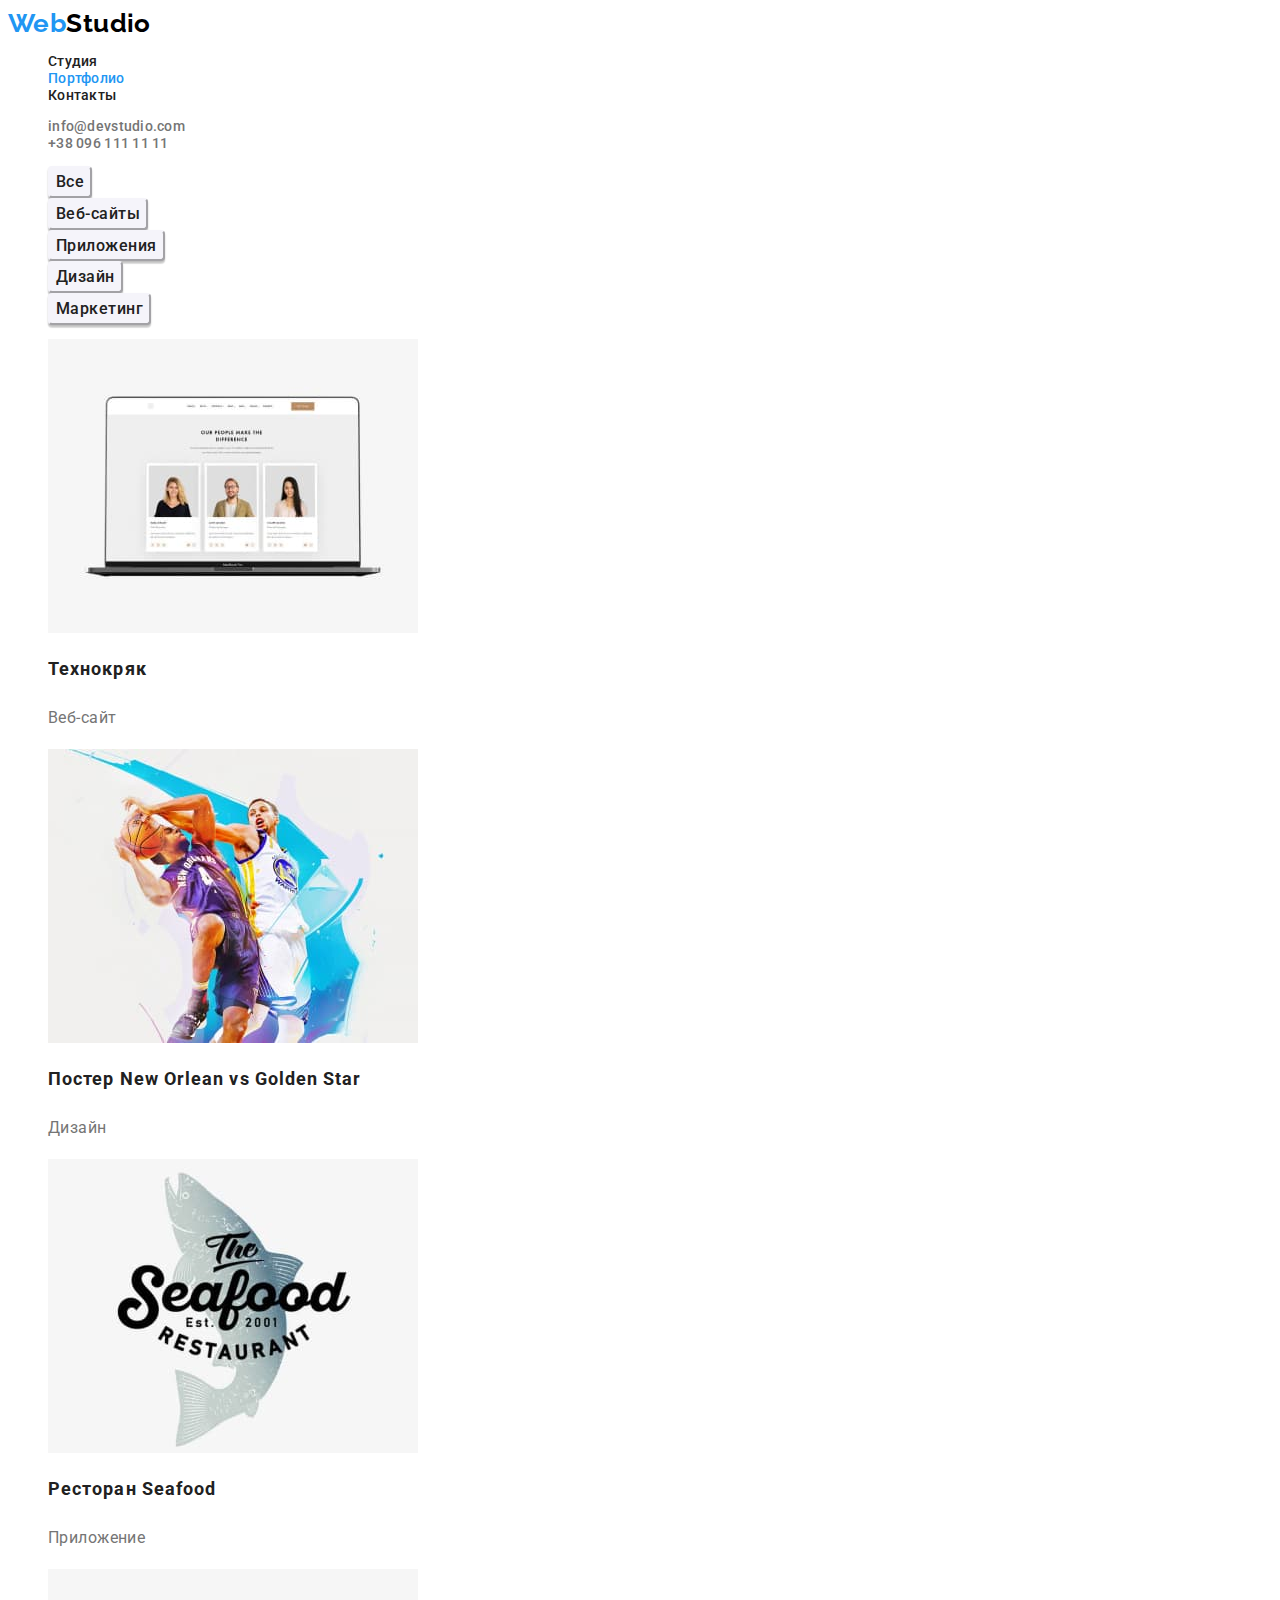
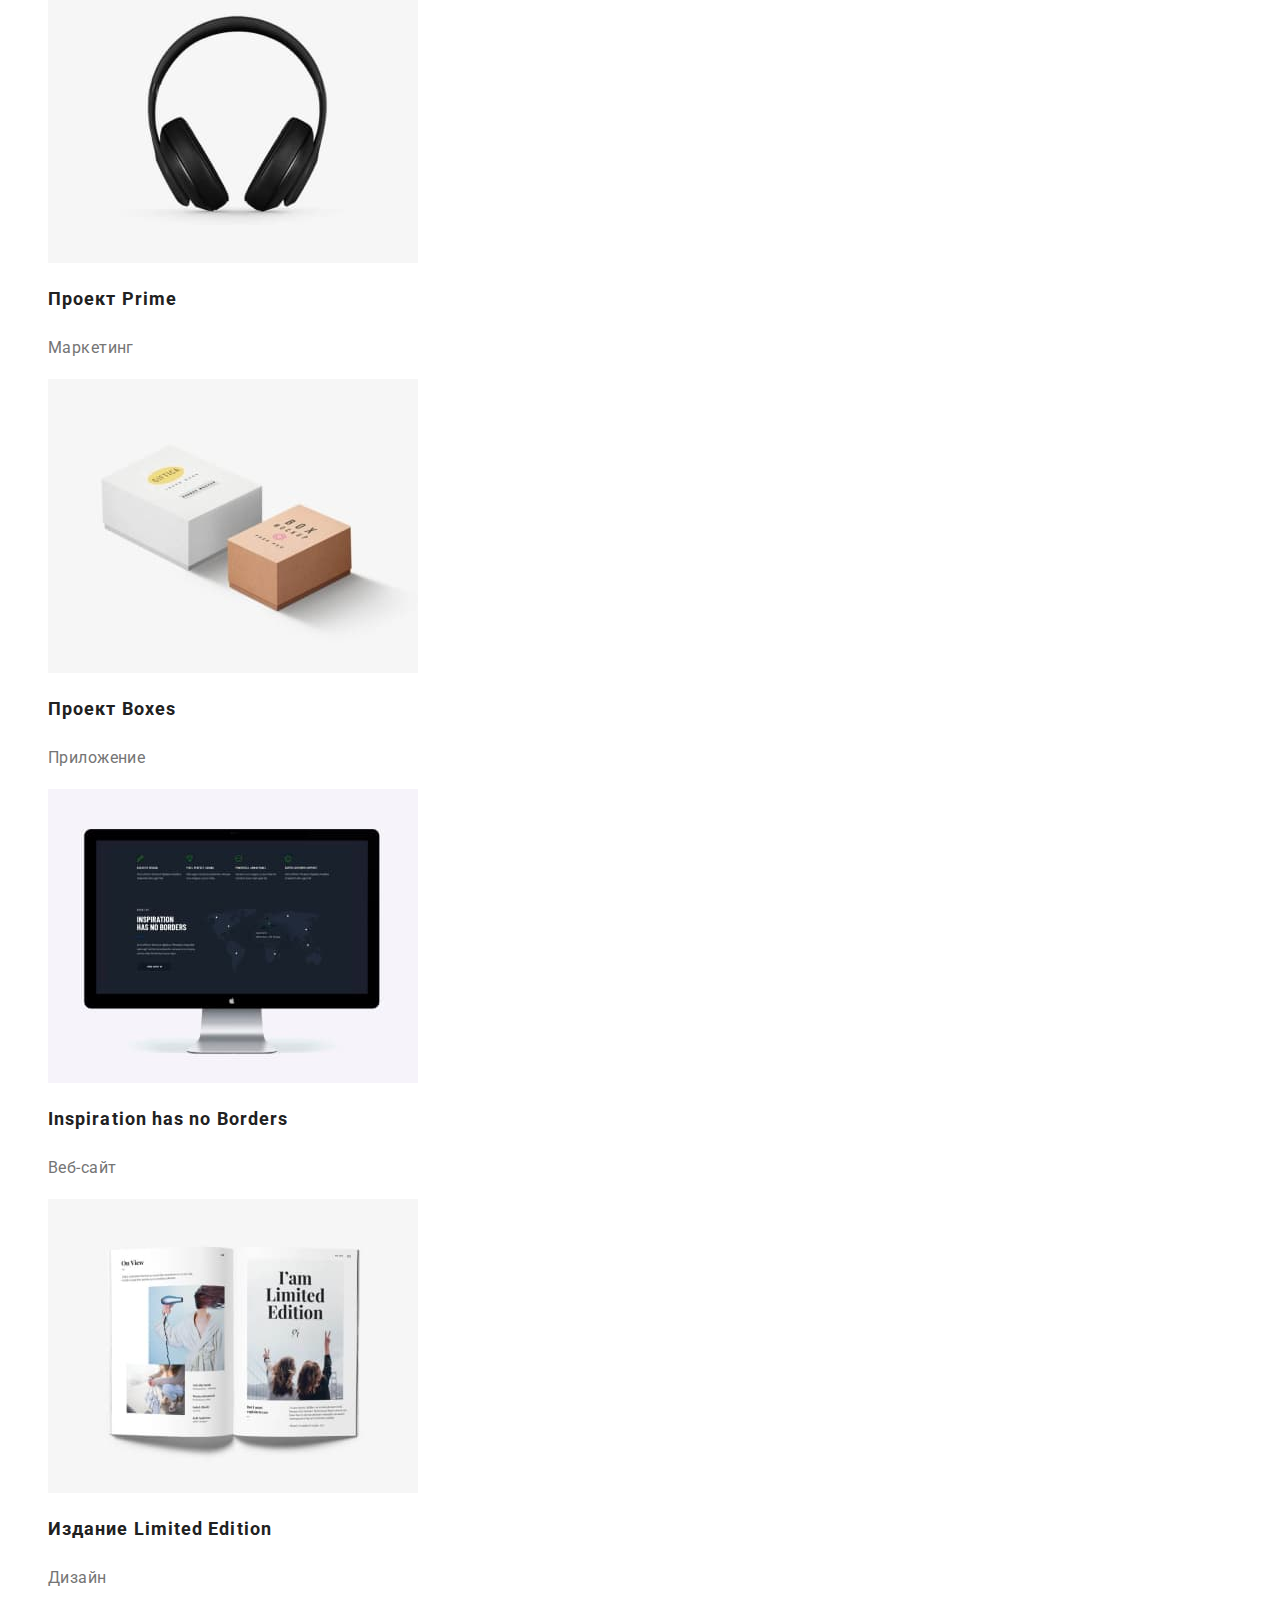
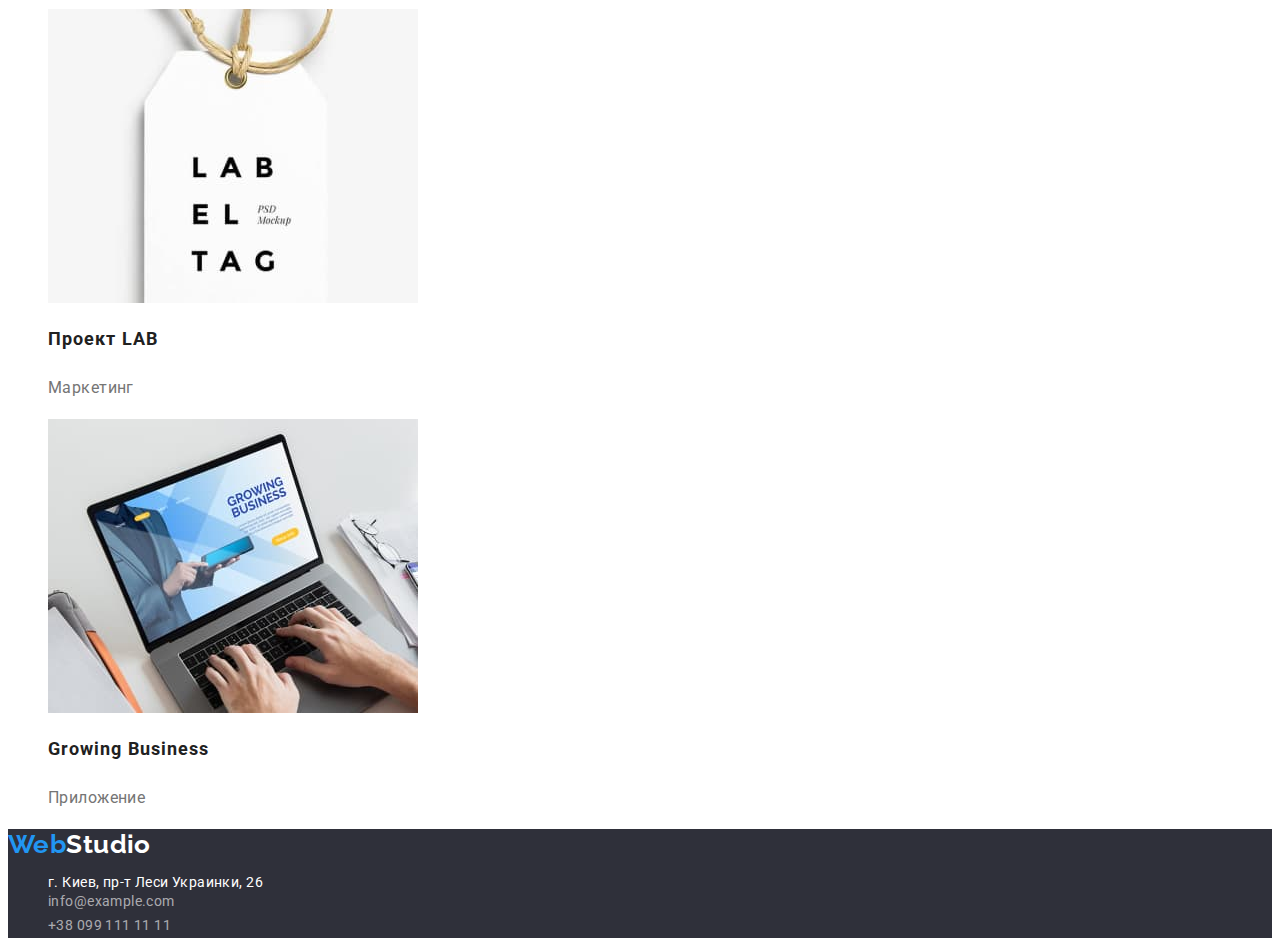
==== portfolio.html @ cbdc865b "Initial commit" ====
<!DOCTYPE html>
<html lang="ru">
  <head>
    <meta charset="UTF-8" />
    <meta http-equiv="X-UA-Compatible" content="IE=edge" />
    <meta name="viewport" content="width=device-width, initial-scale=1.0" />
    <link rel="preconnect" href="https://fonts.googleapis.com" />
    <link rel="preconnect" href="https://fonts.gstatic.com" crossorigin />
    <link
      href="https://fonts.googleapis.com/css2?family=Raleway:wght@700&family=Roboto:wght@400;500;700;900&display=swap"
      rel="stylesheet"
    />
    <title>WebStudio</title>
    <link rel="stylesheet" href="./styles/styles.css" />
  </head>
  <body>
    <!-- Header -->
    <header>
      <!-- Navigation -->
      <nav>
        <a class="logo" href="./index.html">
          <span class="logo-color">Web</span>Studio</a
        >
        <ul>
          <li><a class="nav-link" href="./index.html">Студия</a></li>
          <li>
            <a class="nav-link current" href="./portfolio.html">Портфолио</a>
          </li>
          <li><a class="nav-link" href="#Contacts">Контакты</a></li>
        </ul>
      </nav>
      <!--Contacts-->
      <ul>
        <li>
          <a class="contact-header" href="mailto:info@devstudio.com"
            >info@devstudio.com</a
          >
        </li>
        <li>
          <a class="contact-header" href="tel:+380961111111"
            >+38 096 111 11 11</a
          >
        </li>
      </ul>
    </header>
    <!-- Main -->
    <main>
      <!-- Works -->
      <section>
        <h1 hidden>Works</h1>
        <!-- Works menu-->
        <ul>
          <li><button type="button" class="works-btn">Все</button></li>
          <li><button type="button" class="works-btn">Веб-сайты</button></li>
          <li><button type="button" class="works-btn">Приложения</button></li>
          <li><button type="button" class="works-btn">Дизайн</button></li>
          <li><button type="button" class="works-btn">Маркетинг</button></li>
        </ul>
        <!-- Work examples-->
        <ul>
          <li>
            <img
              src="./images/works/works1.jpg"
              alt="Пример работы"
              width="370"
              height="294"
            />
            <h2 class="works-title">Технокряк</h2>
            <p class="works-type">Веб-сайт</p>
          </li>
          <li>
            <img
              src="./images/works/works2.jpg"
              alt="Пример работы"
              width="370"
              height="294"
            />
            <h2 class="works-title">
              Постер <span lang="en">New Orlean vs Golden Star</span>
            </h2>
            <p class="works-type">Дизайн</p>
          </li>
          <li>
            <img
              src="./images/works/works3.jpg"
              alt="Пример работы"
              width="370"
              height="294"
            />
            <h2 class="works-title">Ресторан <span lang="en">Seafood</span></h2>
            <p class="works-type">Приложение</p>
          </li>
          <li>
            <img
              src="./images/works/works4.jpg"
              alt="Пример работы"
              width="370"
              height="294"
            />
            <h2 class="works-title">Проект <span lang="en">Prime</span></h2>
            <p class="works-type">Маркетинг</p>
          </li>
          <li>
            <img
              src="./images/works/works5.jpg"
              alt="Пример работы"
              width="370"
              height="294"
            />
            <h2 class="works-title">Проект <span lang="en">Boxes</span></h2>
            <p class="works-type">Приложение</p>
          </li>
          <li>
            <img
              src="./images/works/works6.jpg"
              alt="Пример работы"
              width="370"
              height="294"
            />
            <h2 class="works-title" lang="en">Inspiration has no Borders</h2>
            <p class="works-type">Веб-сайт</p>
          </li>
          <li>
            <img
              src="./images/works/works7.jpg"
              alt="Пример работы"
              width="370"
              height="294"
            />
            <h2 class="works-title">
              Издание <span lang="en">Limited Edition</span>
            </h2>
            <p class="works-type">Дизайн</p>
          </li>
          <li>
            <img
              src="./images/works/works8.jpg"
              alt="Пример работы"
              width="370"
              height="294"
            />
            <h2 class="works-title">Проект LAB</h2>
            <p class="works-type">Маркетинг</p>
          </li>
          <li>
            <img
              src="./images/works/works9.jpg"
              alt="Пример работы"
              width="370"
              height="294"
            />
            <h2 class="works-title" lang="en">Growing Business</h2>
            <p class="works-type">Приложение</p>
          </li>
        </ul>
      </section>
    </main>
    <!-- Footer -->
    <footer>
      <a class="logo" href="./index.html">
        <span class="logo-color">Web</span
        ><span class="logo-color-footer">Studio</span></a
      >
      <address id="Contacts">
        <ul>
          <li>
            <a
              class="address-footer"
              href="https://goo.gl/maps/XzDrCH9YL9LTSnce7"
              target="_blank"
              rel="noopener noreferrer"
              >г. Киев, пр-т Леси Украинки, 26</a
            >
          </li>
          <li>
            <a class="contact-footer" href="mailto:info@example.com"
              >info@example.com</a
            >
          </li>
          <li>
            <a class="contact-footer" href="tel:+380991111111"
              >+38 099 111 11 11</a
            >
          </li>
        </ul>
      </address>
    </footer>
  </body>
</html>
---- styles/styles.css ----
:root {
  /* fonts */
  --logo-font: "Raleway";
  --main-font: "Roboto";

  /* colors */
  --main-theme: #ffffff;
  --secondary-theme: #f5f4fa;
  --accent-theme: #2f303a;

  --main-txt-color: #757575;
  --secondary-txt-color: #212121;
  --tertiary-txt-color: #ffffff;
  --accent-color: #2196f3;
}

li {
  list-style: none;
}
a {
  text-decoration: none;
}

/* .link,
.logo,
.nav-link,
.contact-header,
.address-footer,
.contack-footer {
  text-decoration: none;
} */
/* Body */
body {
  font-family: var(--main-font), sans-serif;
  color: var(--main-txt-color);
  background-color: var(--main-theme);
  font-size: 14px;
  letter-spacing: 0.03em;
}
/* Header */
.logo {
  font-family: var(--logo-font);
  font-weight: 700;
  font-size: 26px;
  line-height: 31px;
  letter-spacing: 1.19;
  color: #000000;
}

.logo-color {
  color: var(--accent-color);
}

/* Navigation */
.nav-link {
  font-weight: 500;
  line-height: 1.14;
  letter-spacing: 0.02em;
  color: var(--secondary-txt-color);
}

.nav-link:hover,
.nav-link:focus {
  color: var(--accent-color);
}

.current {
  color: var(--accent-color);
}

/* Contacts */
.contact-header {
  font-weight: 500;
  line-height: 1.14;
  letter-spacing: 0.02em;
  color: var(--main-txt-color);
}

.contact-header:hover,
.contact-header:focus {
  color: var(--accent-color);
}

/* Hero */
.hero-section {
  background-color: var(--accent-theme);
}

.hero-title {
  font-weight: 900;
  font-size: 44px;
  line-height: 1.36;
  text-align: center;
  letter-spacing: 0.06em;
  text-transform: uppercase;
  color: var(--tertiary-txt-color);
}

.main-btn {
  font-family: "Roboto";
  font-weight: 700;
  font-size: 16px;
  line-height: 1.88;
  display: flex;
  align-items: center;
  text-align: center;
  letter-spacing: 0.06em;
  color: var(--tertiary-txt-color);
  background-color: var(--accent-color);
  box-shadow: 0px 4px 4px rgba(0, 0, 0, 0.15);
  border-radius: 4px;
  border-color: var(--accent-color);
  cursor: pointer;
}

.main-btn:hover,
.main-btn:focus {
  font-family: "Roboto";
  font-weight: 700;
  font-size: 16px;
  line-height: 1.88;
  display: flex;
  align-items: center;
  text-align: center;
  letter-spacing: 0.06em;
  color: var(--tertiary-txt-color);
  background: #188ce8;
  box-shadow: 0px 4px 4px rgba(0, 0, 0, 0.15);
  border-radius: 4px;
}
/* Section */
.section-title {
  font-weight: 700;
  font-size: 36px;
  line-height: 1.82;
  color: var(--secondary-txt-color);
  letter-spacing: 0.03em;
}

.benefits-subtitle {
  font-size: 14px;
  font-weight: 700;
  line-height: 1.14;
  text-transform: uppercase;
  color: var(--secondary-txt-color);
}

.section-team {
  background-color: var(--secondary-theme);
}

.team-subtitle {
  font-weight: 500;
  font-size: 16px;
  line-height: 1.19px;
  text-align: center;
  color: var(--secondary-txt-color);
}
.job-title {
  font-size: 16px;
  line-height: 1.19;
  text-align: center;
}

/* Footer */
footer {
  background-color: var(--accent-theme);
}
.logo-color-footer {
  color: var(--tertiary-txt-color);
}
.contact-footer {
  font-style: normal;
  line-height: 1.71;
  color: rgba(255, 255, 255, 0.6);
}

.address-footer {
  font-style: normal;
  line-height: 1.71px;
  color: var(--tertiary-txt-color);
}

/* Portfolio */

.works-btn {
  font-family: "Roboto";
  font-style: normal;
  font-weight: 500;
  font-size: 16px;
  line-height: 1.62;
  text-align: center;
  letter-spacing: 0.03em;
  color: var(--secondary-txt-color);
  background: var(--secondary-theme);
  box-shadow: 0px 3px 1px rgba(0, 0, 0, 0.1), 0px 1px 2px rgba(0, 0, 0, 0.08),
    0px 2px 2px rgba(0, 0, 0, 0.12);
  border-radius: 4px;
  border-color: var(--secondary-theme);
  cursor: pointer;
}

.works-btn:hover,
.works-btn:focus {
  font-family: "Roboto";
  font-style: normal;
  font-weight: 500;
  font-size: 16px;
  line-height: 1.62;
  text-align: center;
  letter-spacing: 0.03em;
  color: var(--tertiary-txt-color);
  background: var(--accent-color);
  box-shadow: 0px 3px 1px rgba(0, 0, 0, 0.1), 0px 1px 2px rgba(0, 0, 0, 0.08),
    0px 2px 2px rgba(0, 0, 0, 0.12);
  border-radius: 4px;
  cursor: pointer;
}

.works-title {
  font-weight: 700;
  font-size: 18px;
  line-height: 2;
  letter-spacing: 0.06em;
  color: var(--secondary-txt-color);
}

.works-type {
  font-size: 16px;
  line-height: 1.88;
}
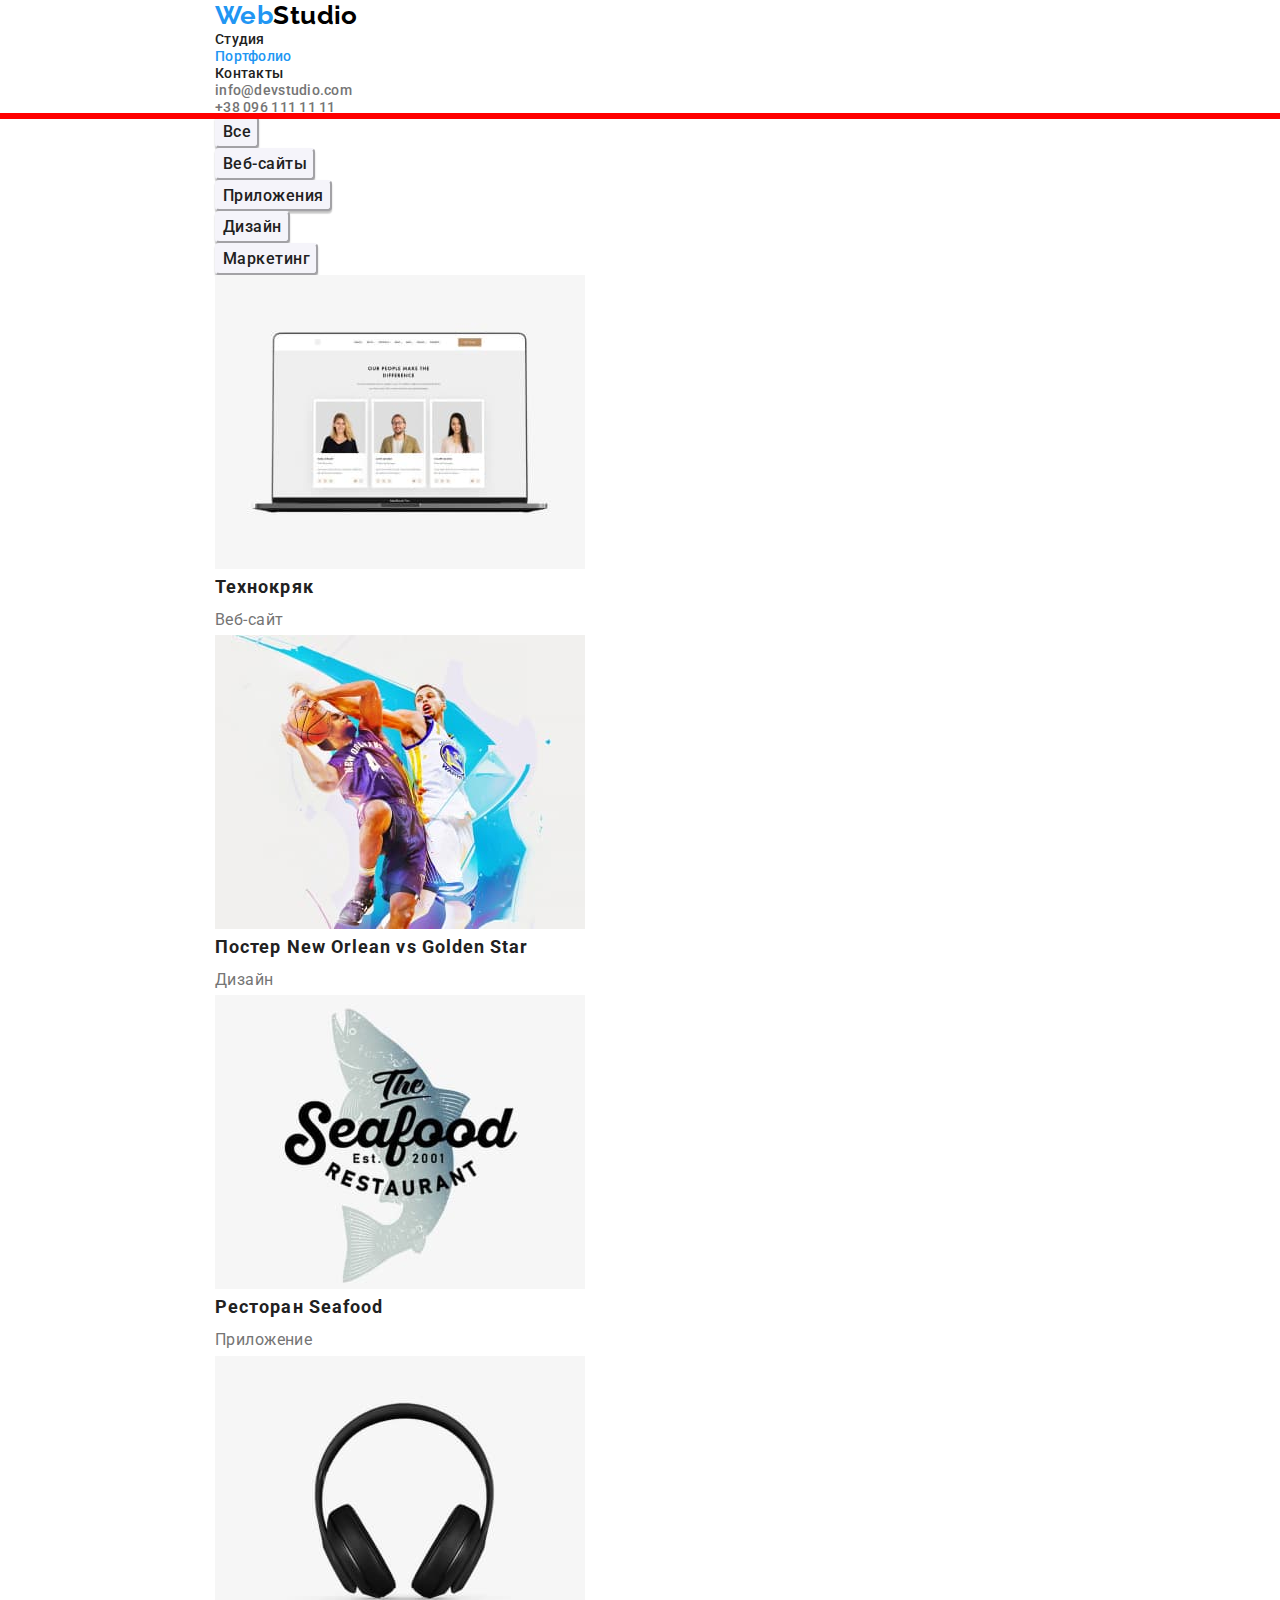
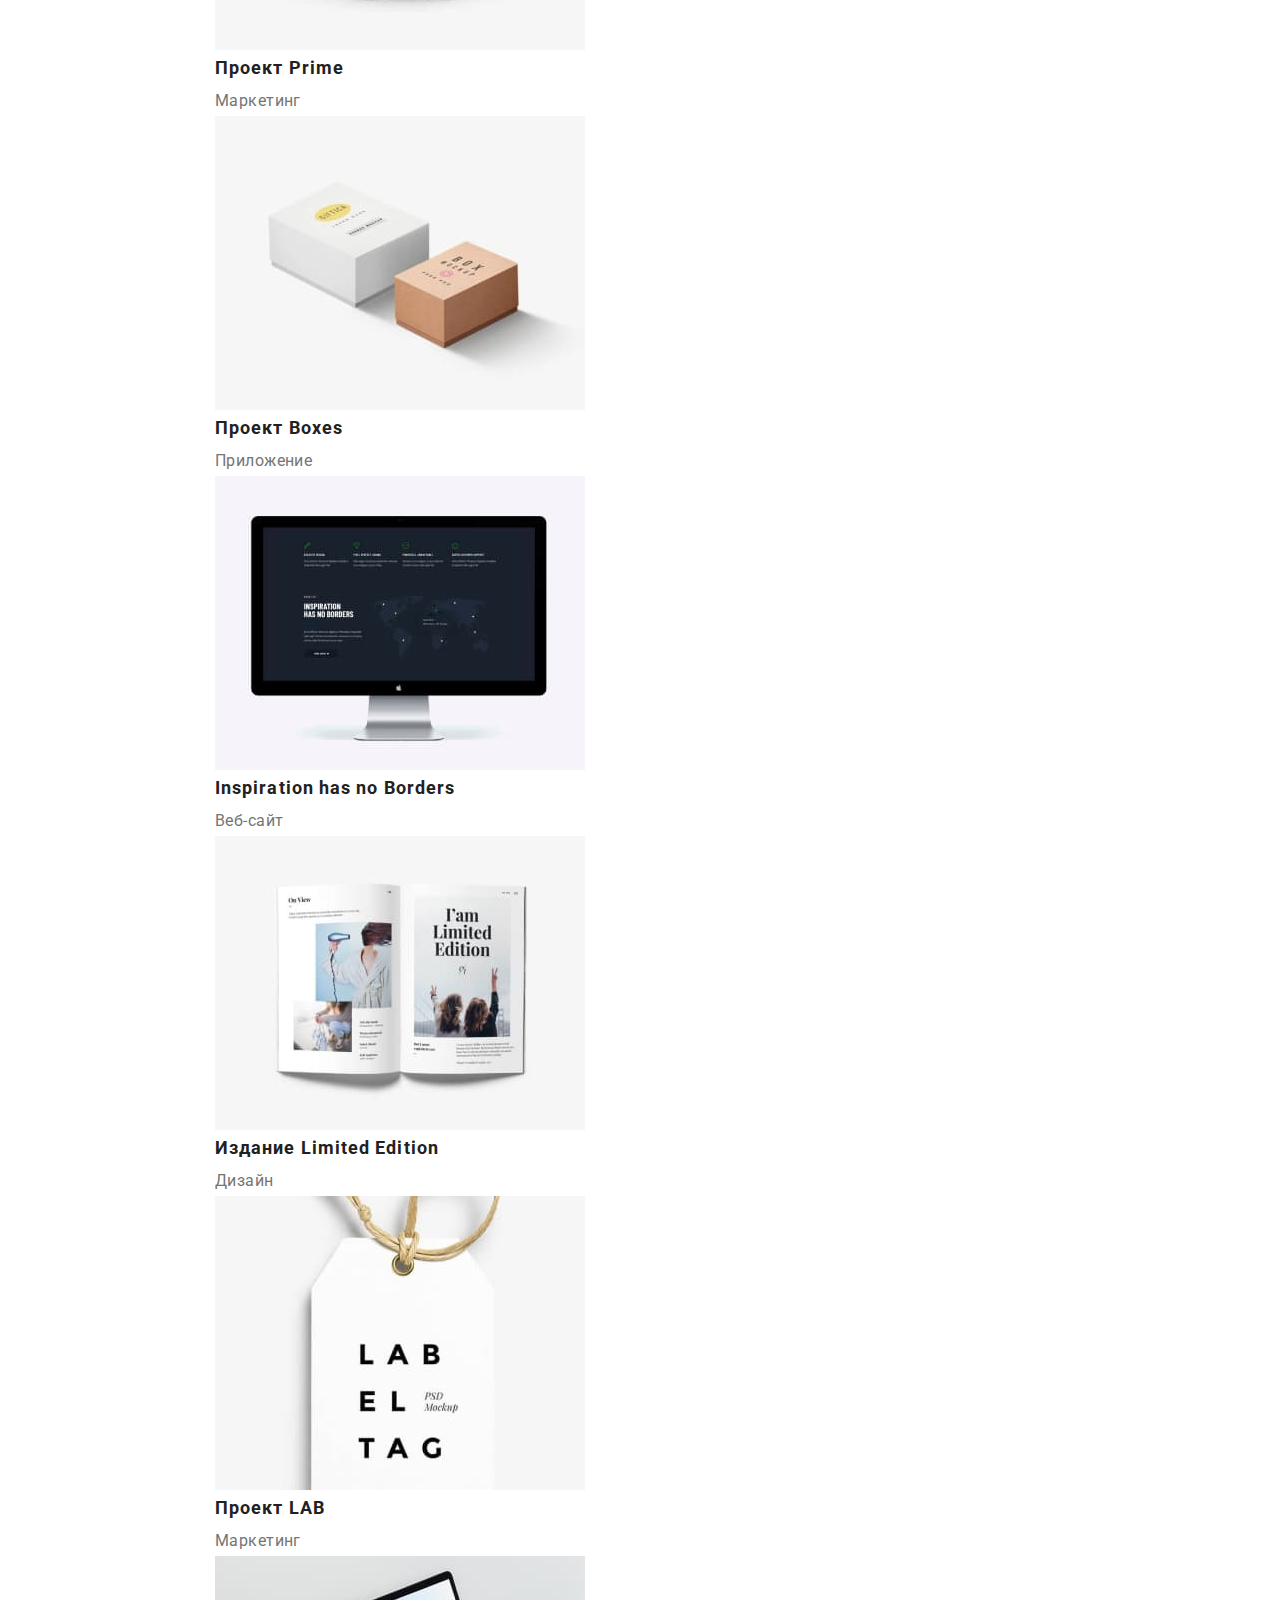
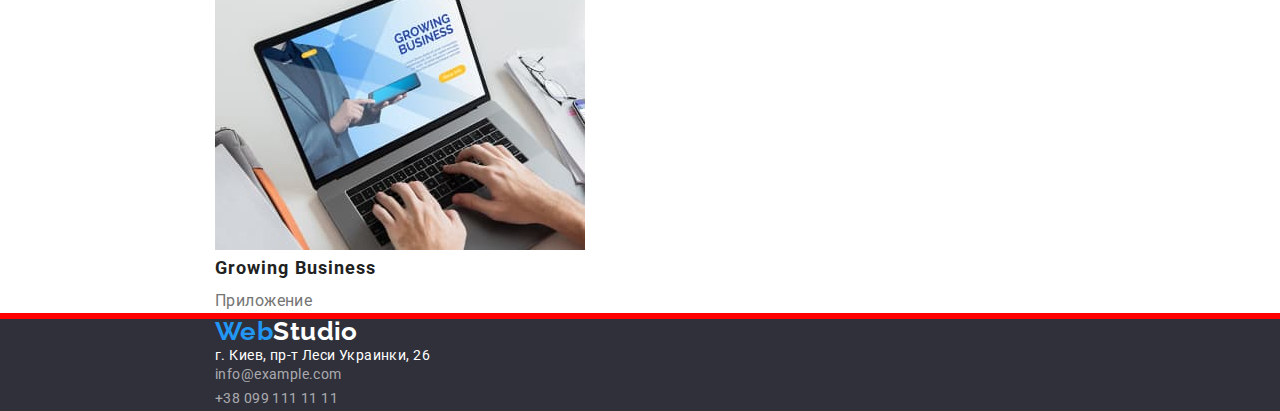
==== commit 1e65b00b: "added flex to head" ====
--- a/portfolio.html
+++ b/portfolio.html
@@ -11,179 +11,192 @@
       rel="stylesheet"
     />
     <title>WebStudio</title>
+    <!-- Normalize styles -->
+    <link
+      rel="stylesheet"
+      href="https://cdnjs.cloudflare.com/ajax/libs/modern-normalize/1.1.0/modern-normalize.min.css"
+    />
     <link rel="stylesheet" href="./styles/styles.css" />
   </head>
   <body>
     <!-- Header -->
     <header>
-      <!-- Navigation -->
-      <nav>
-        <a class="logo" href="./index.html">
-          <span class="logo-color">Web</span>Studio</a
-        >
+      <div class="container">
+        <!-- Navigation -->
+        <nav>
+          <a class="logo" href="./index.html">
+            <span class="logo-color">Web</span>Studio</a
+          >
+          <ul>
+            <li><a class="nav-link" href="./index.html">Студия</a></li>
+            <li>
+              <a class="nav-link current" href="./portfolio.html">Портфолио</a>
+            </li>
+            <li><a class="nav-link" href="#Contacts">Контакты</a></li>
+          </ul>
+        </nav>
+        <!--Contacts-->
         <ul>
-          <li><a class="nav-link" href="./index.html">Студия</a></li>
           <li>
-            <a class="nav-link current" href="./portfolio.html">Портфолио</a>
+            <a class="contact-header" href="mailto:info@devstudio.com"
+              >info@devstudio.com</a
+            >
           </li>
-          <li><a class="nav-link" href="#Contacts">Контакты</a></li>
+          <li>
+            <a class="contact-header" href="tel:+380961111111"
+              >+38 096 111 11 11</a
+            >
+          </li>
         </ul>
-      </nav>
-      <!--Contacts-->
-      <ul>
-        <li>
-          <a class="contact-header" href="mailto:info@devstudio.com"
-            >info@devstudio.com</a
-          >
-        </li>
-        <li>
-          <a class="contact-header" href="tel:+380961111111"
-            >+38 096 111 11 11</a
-          >
-        </li>
-      </ul>
+      </div>
     </header>
     <!-- Main -->
     <main>
       <!-- Works -->
       <section>
-        <h1 hidden>Works</h1>
-        <!-- Works menu-->
-        <ul>
-          <li><button type="button" class="works-btn">Все</button></li>
-          <li><button type="button" class="works-btn">Веб-сайты</button></li>
-          <li><button type="button" class="works-btn">Приложения</button></li>
-          <li><button type="button" class="works-btn">Дизайн</button></li>
-          <li><button type="button" class="works-btn">Маркетинг</button></li>
-        </ul>
-        <!-- Work examples-->
-        <ul>
-          <li>
-            <img
-              src="./images/works/works1.jpg"
-              alt="Пример работы"
-              width="370"
-              height="294"
-            />
-            <h2 class="works-title">Технокряк</h2>
-            <p class="works-type">Веб-сайт</p>
-          </li>
-          <li>
-            <img
-              src="./images/works/works2.jpg"
-              alt="Пример работы"
-              width="370"
-              height="294"
-            />
-            <h2 class="works-title">
-              Постер <span lang="en">New Orlean vs Golden Star</span>
-            </h2>
-            <p class="works-type">Дизайн</p>
-          </li>
-          <li>
-            <img
-              src="./images/works/works3.jpg"
-              alt="Пример работы"
-              width="370"
-              height="294"
-            />
-            <h2 class="works-title">Ресторан <span lang="en">Seafood</span></h2>
-            <p class="works-type">Приложение</p>
-          </li>
-          <li>
-            <img
-              src="./images/works/works4.jpg"
-              alt="Пример работы"
-              width="370"
-              height="294"
-            />
-            <h2 class="works-title">Проект <span lang="en">Prime</span></h2>
-            <p class="works-type">Маркетинг</p>
-          </li>
-          <li>
-            <img
-              src="./images/works/works5.jpg"
-              alt="Пример работы"
-              width="370"
-              height="294"
-            />
-            <h2 class="works-title">Проект <span lang="en">Boxes</span></h2>
-            <p class="works-type">Приложение</p>
-          </li>
-          <li>
-            <img
-              src="./images/works/works6.jpg"
-              alt="Пример работы"
-              width="370"
-              height="294"
-            />
-            <h2 class="works-title" lang="en">Inspiration has no Borders</h2>
-            <p class="works-type">Веб-сайт</p>
-          </li>
-          <li>
-            <img
-              src="./images/works/works7.jpg"
-              alt="Пример работы"
-              width="370"
-              height="294"
-            />
-            <h2 class="works-title">
-              Издание <span lang="en">Limited Edition</span>
-            </h2>
-            <p class="works-type">Дизайн</p>
-          </li>
-          <li>
-            <img
-              src="./images/works/works8.jpg"
-              alt="Пример работы"
-              width="370"
-              height="294"
-            />
-            <h2 class="works-title">Проект LAB</h2>
-            <p class="works-type">Маркетинг</p>
-          </li>
-          <li>
-            <img
-              src="./images/works/works9.jpg"
-              alt="Пример работы"
-              width="370"
-              height="294"
-            />
-            <h2 class="works-title" lang="en">Growing Business</h2>
-            <p class="works-type">Приложение</p>
-          </li>
-        </ul>
+        <div class="container">
+          <h1 hidden>Works</h1>
+          <!-- Works menu-->
+          <ul>
+            <li><button type="button" class="works-btn">Все</button></li>
+            <li><button type="button" class="works-btn">Веб-сайты</button></li>
+            <li><button type="button" class="works-btn">Приложения</button></li>
+            <li><button type="button" class="works-btn">Дизайн</button></li>
+            <li><button type="button" class="works-btn">Маркетинг</button></li>
+          </ul>
+          <!-- Work examples-->
+          <ul>
+            <li>
+              <img
+                src="./images/works/works1.jpg"
+                alt="Пример работы"
+                width="370"
+                height="294"
+              />
+              <h2 class="works-title">Технокряк</h2>
+              <p class="works-type">Веб-сайт</p>
+            </li>
+            <li>
+              <img
+                src="./images/works/works2.jpg"
+                alt="Пример работы"
+                width="370"
+                height="294"
+              />
+              <h2 class="works-title">
+                Постер <span lang="en">New Orlean vs Golden Star</span>
+              </h2>
+              <p class="works-type">Дизайн</p>
+            </li>
+            <li>
+              <img
+                src="./images/works/works3.jpg"
+                alt="Пример работы"
+                width="370"
+                height="294"
+              />
+              <h2 class="works-title">
+                Ресторан <span lang="en">Seafood</span>
+              </h2>
+              <p class="works-type">Приложение</p>
+            </li>
+            <li>
+              <img
+                src="./images/works/works4.jpg"
+                alt="Пример работы"
+                width="370"
+                height="294"
+              />
+              <h2 class="works-title">Проект <span lang="en">Prime</span></h2>
+              <p class="works-type">Маркетинг</p>
+            </li>
+            <li>
+              <img
+                src="./images/works/works5.jpg"
+                alt="Пример работы"
+                width="370"
+                height="294"
+              />
+              <h2 class="works-title">Проект <span lang="en">Boxes</span></h2>
+              <p class="works-type">Приложение</p>
+            </li>
+            <li>
+              <img
+                src="./images/works/works6.jpg"
+                alt="Пример работы"
+                width="370"
+                height="294"
+              />
+              <h2 class="works-title" lang="en">Inspiration has no Borders</h2>
+              <p class="works-type">Веб-сайт</p>
+            </li>
+            <li>
+              <img
+                src="./images/works/works7.jpg"
+                alt="Пример работы"
+                width="370"
+                height="294"
+              />
+              <h2 class="works-title">
+                Издание <span lang="en">Limited Edition</span>
+              </h2>
+              <p class="works-type">Дизайн</p>
+            </li>
+            <li>
+              <img
+                src="./images/works/works8.jpg"
+                alt="Пример работы"
+                width="370"
+                height="294"
+              />
+              <h2 class="works-title">Проект LAB</h2>
+              <p class="works-type">Маркетинг</p>
+            </li>
+            <li>
+              <img
+                src="./images/works/works9.jpg"
+                alt="Пример работы"
+                width="370"
+                height="294"
+              />
+              <h2 class="works-title" lang="en">Growing Business</h2>
+              <p class="works-type">Приложение</p>
+            </li>
+          </ul>
+        </div>
       </section>
     </main>
     <!-- Footer -->
     <footer>
-      <a class="logo" href="./index.html">
-        <span class="logo-color">Web</span
-        ><span class="logo-color-footer">Studio</span></a
-      >
-      <address id="Contacts">
-        <ul>
-          <li>
-            <a
-              class="address-footer"
-              href="https://goo.gl/maps/XzDrCH9YL9LTSnce7"
-              target="_blank"
-              rel="noopener noreferrer"
-              >г. Киев, пр-т Леси Украинки, 26</a
-            >
-          </li>
-          <li>
-            <a class="contact-footer" href="mailto:info@example.com"
-              >info@example.com</a
-            >
-          </li>
-          <li>
-            <a class="contact-footer" href="tel:+380991111111"
-              >+38 099 111 11 11</a
-            >
-          </li>
-        </ul>
-      </address>
+      <div class="container">
+        <a class="logo" href="./index.html">
+          <span class="logo-color">Web</span
+          ><span class="logo-color-footer">Studio</span></a
+        >
+        <address id="Contacts">
+          <ul>
+            <li>
+              <a
+                class="address-footer"
+                href="https://goo.gl/maps/XzDrCH9YL9LTSnce7"
+                target="_blank"
+                rel="noopener noreferrer"
+                >г. Киев, пр-т Леси Украинки, 26</a
+              >
+            </li>
+            <li>
+              <a class="contact-footer" href="mailto:info@example.com"
+                >info@example.com</a
+              >
+            </li>
+            <li>
+              <a class="contact-footer" href="tel:+380991111111"
+                >+38 099 111 11 11</a
+              >
+            </li>
+          </ul>
+        </address>
+      </div>
     </footer>
   </body>
 </html>
--- a/styles/styles.css
+++ b/styles/styles.css
@@ -37,7 +37,37 @@
   font-size: 14px;
   letter-spacing: 0.03em;
 }
+h1,
+h2,
+h3,
+h4,
+p {
+  margin: 0;
+}
+
+img {
+  display: block;
+  max-width: 100%;
+  height: auto;
+}
+ul {
+  padding: 0px;
+  margin: 0px;
+}
+
+.container {
+  width: 1600px;
+  padding: 0 215px;
+  margin: 0 auto;
+  outline: solid red;
+}
+
 /* Header */
+.header-container {
+  display: flex;
+  align-items: center;
+}
+
 .logo {
   font-family: var(--logo-font);
   font-weight: 700;
@@ -45,6 +75,8 @@
   line-height: 31px;
   letter-spacing: 1.19;
   color: #000000;
+  margin-right: 93px;
+  display: block;
 }
 
 .logo-color {
@@ -66,6 +98,19 @@
 
 .current {
   color: var(--accent-color);
+}
+
+.nav-container {
+  display: flex;
+  align-items: center;
+}
+
+.nav-link-container {
+  display: flex;
+}
+
+.link-item:not(:last-child) {
+  margin-right: 50px;
 }
 
 /* Contacts */
@@ -75,10 +120,20 @@
   letter-spacing: 0.02em;
   color: var(--main-txt-color);
 }
+.contacts-item:not(:first-child) {
+  margin-left: 50px;
+}
 
 .contact-header:hover,
 .contact-header:focus {
   color: var(--accent-color);
+}
+
+.head-contacts {
+  display: flex;
+  margin-left: auto;
+  padding-top: 32px;
+  padding-bottom: 32px;
 }
 
 /* Hero */
@@ -166,6 +221,18 @@
 footer {
   background-color: var(--accent-theme);
 }
+.footer-container {
+}
+
+/* .Contacts {
+  display: flex;
+} */
+
+.logo-footer {
+  margin-top: 60px;
+  margin-bottom: 20px;
+}
+
 .logo-color-footer {
   color: var(--tertiary-txt-color);
 }
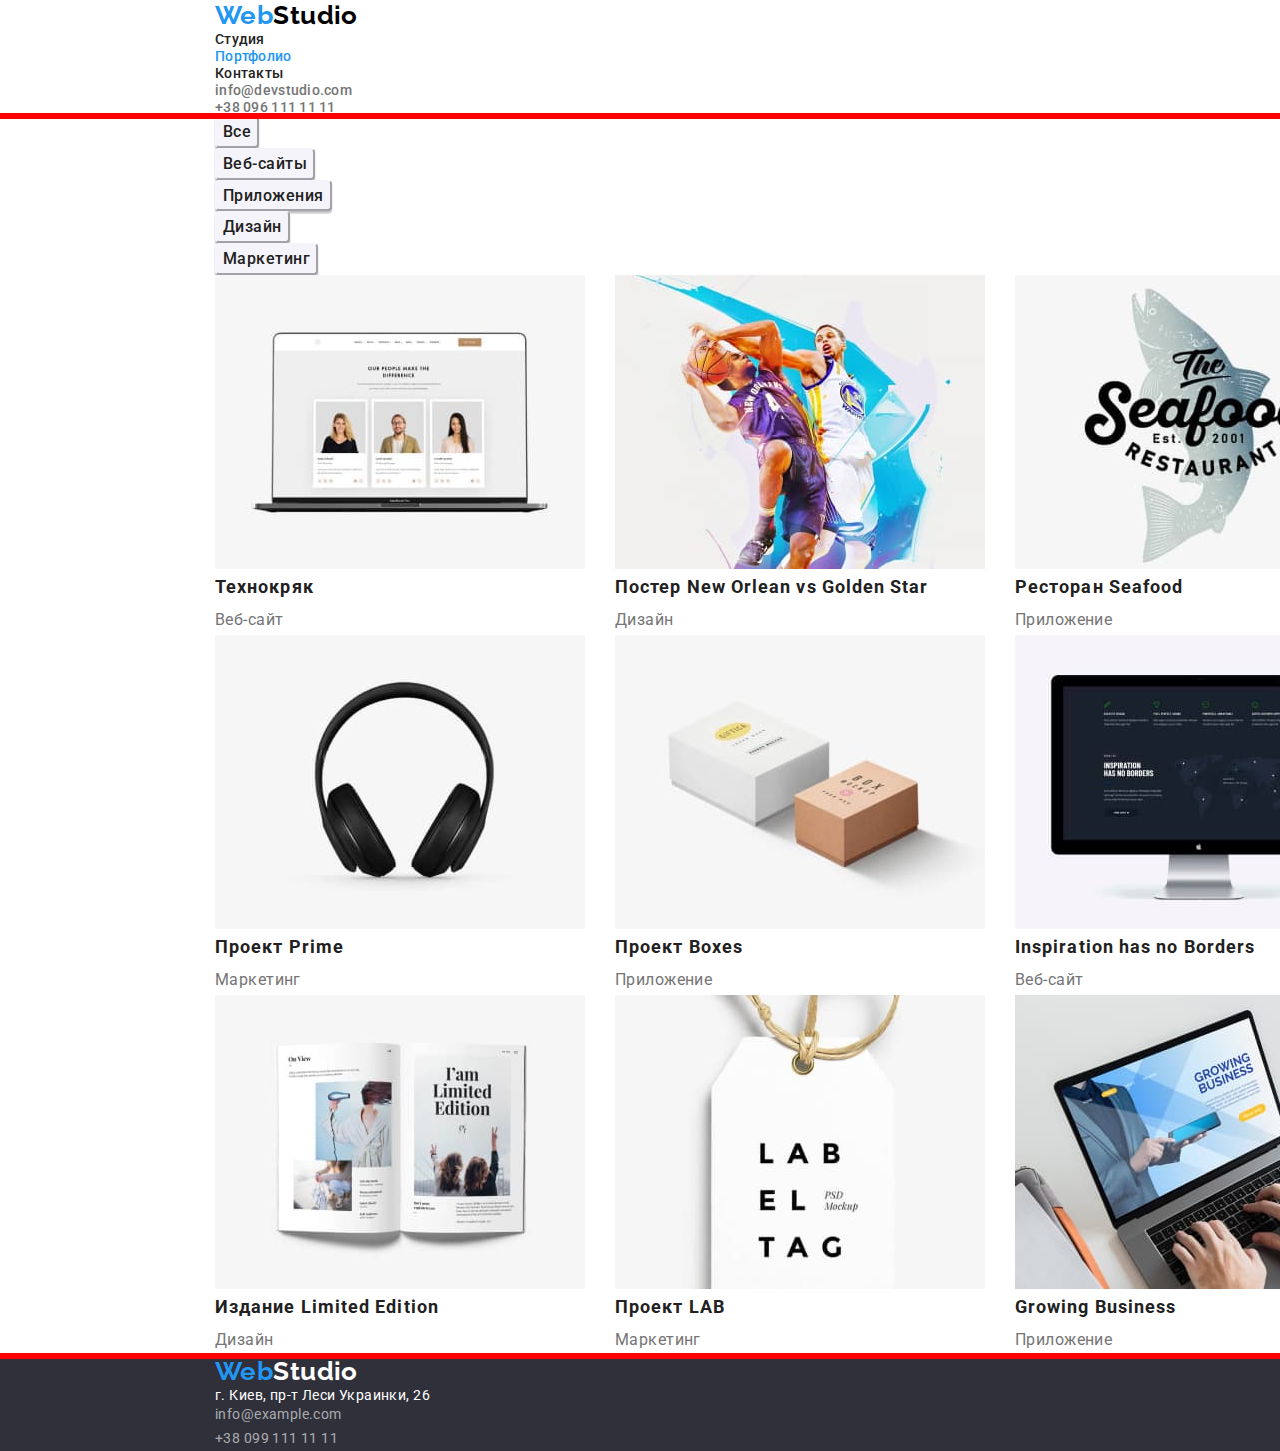
==== commit 9754245a: "added flex1" ====
--- a/portfolio.html
+++ b/portfolio.html
@@ -54,7 +54,7 @@
     <main>
       <!-- Works -->
       <section>
-        <div class="container">
+        <div class="container work-examples">
           <h1 hidden>Works</h1>
           <!-- Works menu-->
           <ul>
@@ -65,8 +65,8 @@
             <li><button type="button" class="works-btn">Маркетинг</button></li>
           </ul>
           <!-- Work examples-->
-          <ul>
-            <li>
+          <ul class="work-examples">
+            <li class="work-item">
               <img
                 src="./images/works/works1.jpg"
                 alt="Пример работы"
@@ -76,7 +76,7 @@
               <h2 class="works-title">Технокряк</h2>
               <p class="works-type">Веб-сайт</p>
             </li>
-            <li>
+            <li class="work-item">
               <img
                 src="./images/works/works2.jpg"
                 alt="Пример работы"
@@ -88,7 +88,7 @@
               </h2>
               <p class="works-type">Дизайн</p>
             </li>
-            <li>
+            <li class="work-item">
               <img
                 src="./images/works/works3.jpg"
                 alt="Пример работы"
@@ -100,7 +100,7 @@
               </h2>
               <p class="works-type">Приложение</p>
             </li>
-            <li>
+            <li class="work-item">
               <img
                 src="./images/works/works4.jpg"
                 alt="Пример работы"
@@ -110,7 +110,7 @@
               <h2 class="works-title">Проект <span lang="en">Prime</span></h2>
               <p class="works-type">Маркетинг</p>
             </li>
-            <li>
+            <li class="work-item">
               <img
                 src="./images/works/works5.jpg"
                 alt="Пример работы"
@@ -120,7 +120,7 @@
               <h2 class="works-title">Проект <span lang="en">Boxes</span></h2>
               <p class="works-type">Приложение</p>
             </li>
-            <li>
+            <li class="work-item">
               <img
                 src="./images/works/works6.jpg"
                 alt="Пример работы"
@@ -130,7 +130,7 @@
               <h2 class="works-title" lang="en">Inspiration has no Borders</h2>
               <p class="works-type">Веб-сайт</p>
             </li>
-            <li>
+            <li class="work-item">
               <img
                 src="./images/works/works7.jpg"
                 alt="Пример работы"
@@ -142,7 +142,7 @@
               </h2>
               <p class="works-type">Дизайн</p>
             </li>
-            <li>
+            <li class="work-item">
               <img
                 src="./images/works/works8.jpg"
                 alt="Пример работы"
@@ -152,7 +152,7 @@
               <h2 class="works-title">Проект LAB</h2>
               <p class="works-type">Маркетинг</p>
             </li>
-            <li>
+            <li class="work-item">
               <img
                 src="./images/works/works9.jpg"
                 alt="Пример работы"
--- a/styles/styles.css
+++ b/styles/styles.css
@@ -58,7 +58,8 @@
 .container {
   width: 1600px;
   padding: 0 215px;
-  margin: 0 auto;
+  margin-right: auto;
+  margin-left: auto;
   outline: solid red;
 }
 
@@ -135,8 +136,21 @@
   padding-top: 32px;
   padding-bottom: 32px;
 }
-
+/* Section */
+.section-title {
+  font-weight: 700;
+  font-size: 36px;
+  line-height: 1.82;
+  color: var(--secondary-txt-color);
+  letter-spacing: 0.03em;
+}
 /* Hero */
+
+.centered {
+  margin-left: auto;
+  margin-right: auto;
+}
+
 .hero-section {
   background-color: var(--accent-theme);
 }
@@ -183,13 +197,16 @@
   box-shadow: 0px 4px 4px rgba(0, 0, 0, 0.15);
   border-radius: 4px;
 }
-/* Section */
-.section-title {
-  font-weight: 700;
-  font-size: 36px;
-  line-height: 1.82;
-  color: var(--secondary-txt-color);
-  letter-spacing: 0.03em;
+
+/* Benefits */
+
+.benefits-list {
+  display: flex;
+  flex-wrap: wrap;
+}
+
+.benefits-item {
+  width: 270px;
 }
 
 .benefits-subtitle {
@@ -249,6 +266,28 @@
 }
 
 /* Portfolio */
+
+.container .work-examples {
+  width: 1170px;
+  padding-right: 215;
+  padding-left: 215;
+  margin-right: auto;
+  margin-left: auto;
+}
+
+.work-examples {
+  display: flex;
+  flex-wrap: wrap;
+}
+
+.work-item {
+  width: 370;
+  margin-right: 30px;
+}
+
+.work-item:nth-child(3n) {
+  margin-right: 0px;
+}
 
 .works-btn {
   font-family: "Roboto";
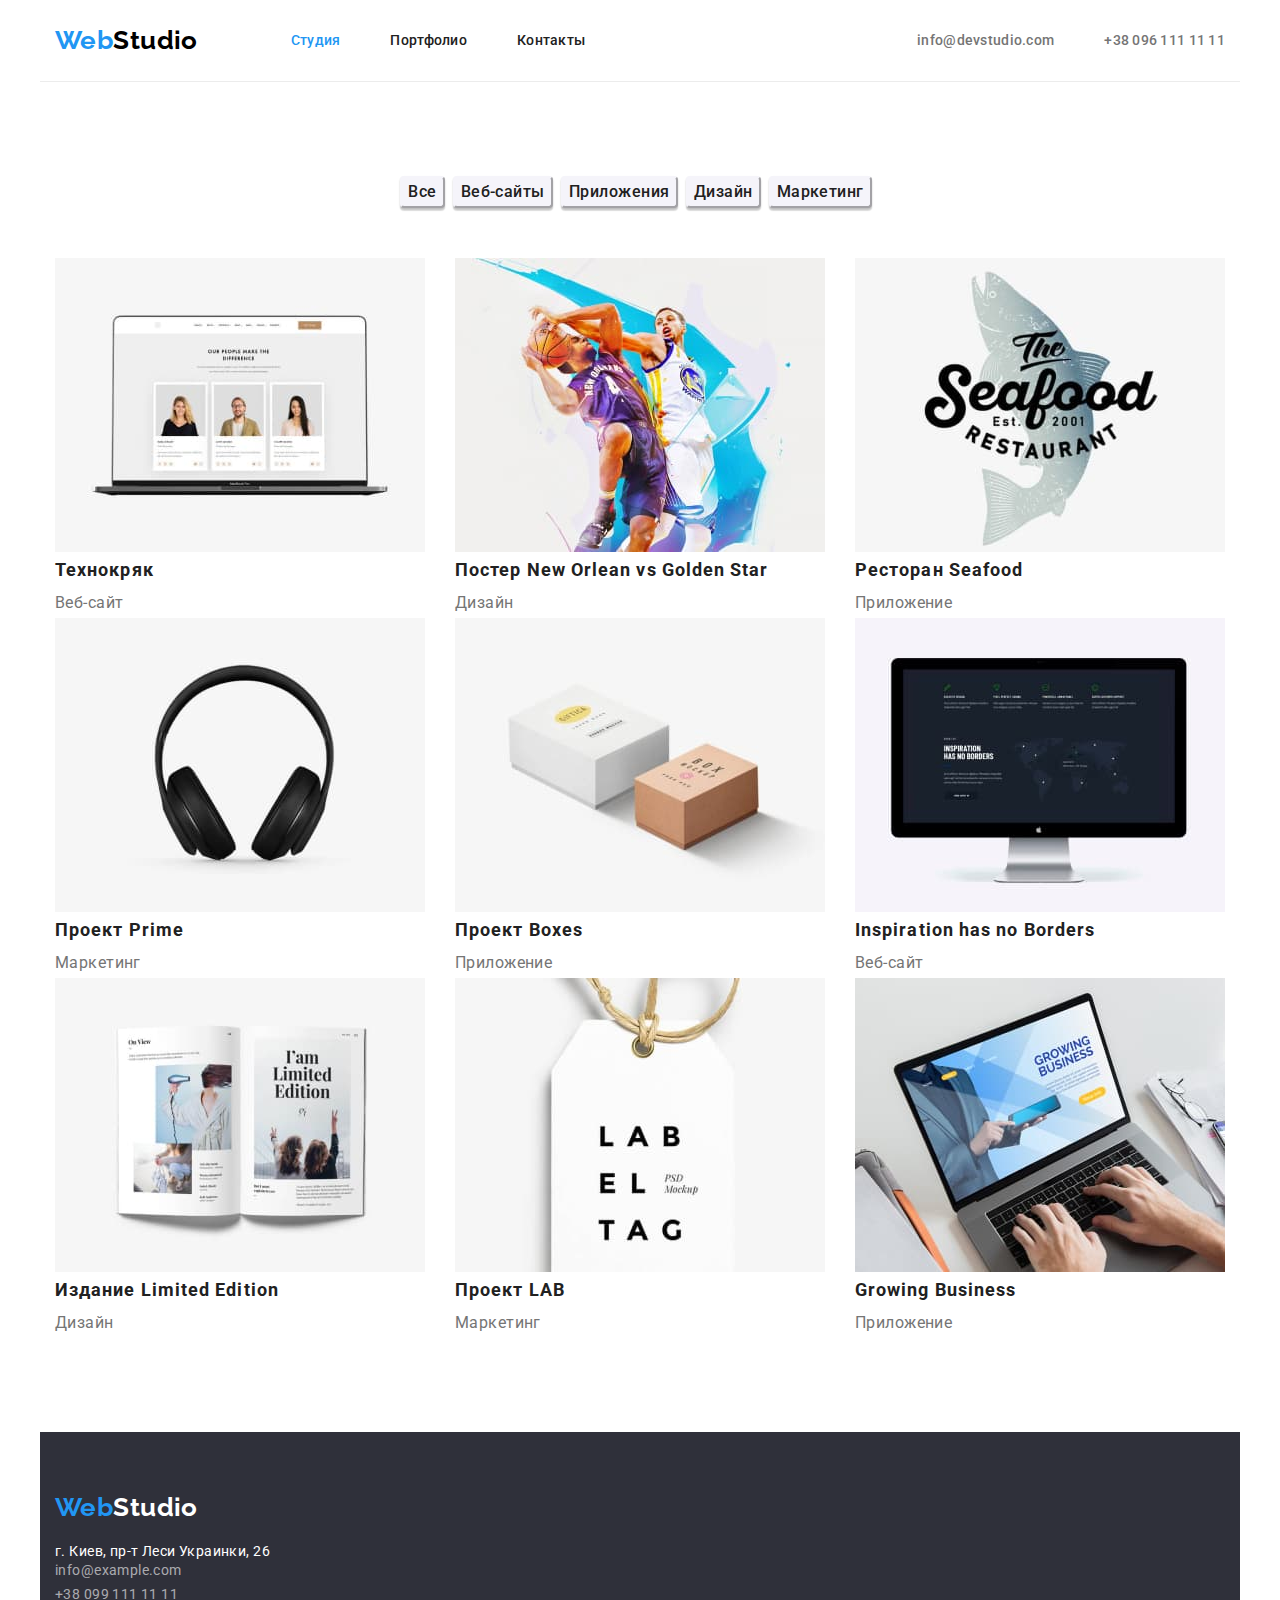
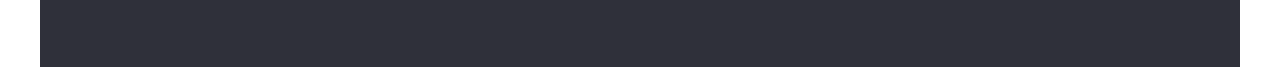
==== commit e15812bb: "add flex all" ====
--- a/portfolio.html
+++ b/portfolio.html
@@ -14,35 +14,39 @@
     <!-- Normalize styles -->
     <link
       rel="stylesheet"
-      href="https://cdnjs.cloudflare.com/ajax/libs/modern-normalize/1.1.0/modern-normalize.min.css"
+      href="https://cdnjs.cloudflare.com/ajax/libs/modern-normalize/1.1.0/modern-normalize.css"
     />
     <link rel="stylesheet" href="./styles/styles.css" />
   </head>
   <body>
     <!-- Header -->
     <header>
-      <div class="container">
+      <div class="container header-container">
         <!-- Navigation -->
-        <nav>
+        <nav class="nav-container">
           <a class="logo" href="./index.html">
             <span class="logo-color">Web</span>Studio</a
           >
-          <ul>
-            <li><a class="nav-link" href="./index.html">Студия</a></li>
-            <li>
-              <a class="nav-link current" href="./portfolio.html">Портфолио</a>
-            </li>
-            <li><a class="nav-link" href="#Contacts">Контакты</a></li>
+          <ul class="nav-link-container">
+            <li class="link-item">
+              <a class="nav-link current" href="./index.html">Студия</a>
+            </li>
+            <li class="link-item">
+              <a class="nav-link" href="./portfolio.html">Портфолио</a>
+            </li>
+            <li class="link-item">
+              <a class="nav-link" href="#Contacts">Контакты</a>
+            </li>
           </ul>
         </nav>
         <!--Contacts-->
-        <ul>
-          <li>
+        <ul class="head-contacts">
+          <li class="contacts-item">
             <a class="contact-header" href="mailto:info@devstudio.com"
               >info@devstudio.com</a
             >
           </li>
-          <li>
+          <li class="contacts-item">
             <a class="contact-header" href="tel:+380961111111"
               >+38 096 111 11 11</a
             >
@@ -54,10 +58,10 @@
     <main>
       <!-- Works -->
       <section>
-        <div class="container work-examples">
+        <div class="container portfolio">
           <h1 hidden>Works</h1>
           <!-- Works menu-->
-          <ul>
+          <ul class="works-menu">
             <li><button type="button" class="works-btn">Все</button></li>
             <li><button type="button" class="works-btn">Веб-сайты</button></li>
             <li><button type="button" class="works-btn">Приложения</button></li>
@@ -168,8 +172,8 @@
     </main>
     <!-- Footer -->
     <footer>
-      <div class="container">
-        <a class="logo" href="./index.html">
+      <div class="container footer-container">
+        <a class="logo logo-footer" href="./index.html">
           <span class="logo-color">Web</span
           ><span class="logo-color-footer">Studio</span></a
         >
--- a/styles/styles.css
+++ b/styles/styles.css
@@ -42,7 +42,7 @@
 h3,
 h4,
 p {
-  margin: 0;
+  margin: 0px;
 }
 
 img {
@@ -56,18 +56,24 @@
 }
 
 .container {
-  width: 1600px;
-  padding: 0 215px;
+  width: 1200px;
+  padding: 0 15px;
   margin-right: auto;
   margin-left: auto;
-  outline: solid red;
+  /* outline: solid red; */
 }
 
 /* Header */
 .header-container {
   display: flex;
   align-items: center;
-}
+  border-bottom: 1px solid #ececec;
+}
+
+/* .header-container.portfolio {
+  border-bottom: 1px solid #ececec;
+  box-shadow: (0px 4px 4px rgba(0, 0, 0, 0.25));
+} */
 
 .logo {
   font-family: var(--logo-font);
@@ -136,42 +142,41 @@
   padding-top: 32px;
   padding-bottom: 32px;
 }
-/* Section */
-.section-title {
-  font-weight: 700;
-  font-size: 36px;
-  line-height: 1.82;
-  color: var(--secondary-txt-color);
-  letter-spacing: 0.03em;
-}
+
 /* Hero */
 
-.centered {
+.hero-section {
+}
+
+.container.hero {
+  padding-top: 200px;
+  padding-bottom: 200px;
+  text-align: center;
+  background-color: var(--accent-theme);
+}
+
+.hero-title {
+  max-width: 700px;
   margin-left: auto;
   margin-right: auto;
-}
-
-.hero-section {
-  background-color: var(--accent-theme);
-}
-
-.hero-title {
+
   font-weight: 900;
   font-size: 44px;
   line-height: 1.36;
-  text-align: center;
   letter-spacing: 0.06em;
   text-transform: uppercase;
   color: var(--tertiary-txt-color);
 }
 
 .main-btn {
+  margin-top: 30px;
+  width: 200px;
+  height: 50px;
+
   font-family: "Roboto";
   font-weight: 700;
   font-size: 16px;
   line-height: 1.88;
-  display: flex;
-  align-items: center;
   text-align: center;
   letter-spacing: 0.06em;
   color: var(--tertiary-txt-color);
@@ -188,8 +193,6 @@
   font-weight: 700;
   font-size: 16px;
   line-height: 1.88;
-  display: flex;
-  align-items: center;
   text-align: center;
   letter-spacing: 0.06em;
   color: var(--tertiary-txt-color);
@@ -203,25 +206,73 @@
 .benefits-list {
   display: flex;
   flex-wrap: wrap;
+  padding-top: 94px;
+  padding-bottom: 91px;
 }
 
 .benefits-item {
   width: 270px;
 }
 
+.benefits-item:not(:last-child) {
+  margin-right: 30px;
+}
+
 .benefits-subtitle {
+  margin-bottom: 10px;
+
   font-size: 14px;
   font-weight: 700;
   line-height: 1.14;
   text-transform: uppercase;
   color: var(--secondary-txt-color);
 }
-
-.section-team {
+/* Services */
+
+.section-title {
+  text-align: center;
+  margin-bottom: 50px;
+
+  font-weight: 700;
+  font-size: 36px;
+  line-height: 1.82;
+  color: var(--secondary-txt-color);
+  letter-spacing: 0.03em;
+}
+
+.selection-list {
+  display: flex;
+  flex-wrap: wrap;
+}
+
+.selection-item:not(:last-child) {
+  margin-right: 30px;
+}
+
+.container.team {
   background-color: var(--secondary-theme);
 }
+/* Team */
+
+.team-list {
+  display: flex;
+  flex-direction: row;
+}
+
+.team-item {
+  box-shadow: 0px 1px 3px rgba(0, 0, 0, 0.12), 0px 1px 1px rgba(0, 0, 0, 0.14),
+    0px 2px 1px rgba(0, 0, 0, 0.2);
+  border-radius: 0px 0px 4px 4px;
+}
+
+.team-item:not(:last-child) {
+  margin-right: 30px;
+}
 
 .team-subtitle {
+  margin-top: 30px;
+  margin-bottom: 10px;
+
   font-weight: 500;
   font-size: 16px;
   line-height: 1.19px;
@@ -229,24 +280,22 @@
   color: var(--secondary-txt-color);
 }
 .job-title {
+  margin-bottom: 10px;
+
   font-size: 16px;
   line-height: 1.19;
   text-align: center;
 }
 
 /* Footer */
-footer {
+.footer-container {
+  padding-top: 60px;
+  padding-bottom: 60px;
+
   background-color: var(--accent-theme);
 }
-.footer-container {
-}
-
-/* .Contacts {
-  display: flex;
-} */
-
-.logo-footer {
-  margin-top: 60px;
+
+.logo.logo-footer {
   margin-bottom: 20px;
 }
 
@@ -267,12 +316,15 @@
 
 /* Portfolio */
 
-.container .work-examples {
-  width: 1170px;
-  padding-right: 215;
-  padding-left: 215;
-  margin-right: auto;
-  margin-left: auto;
+.container.portfolio {
+  padding-top: 94px;
+  padding-bottom: 94px;
+}
+
+.works-menu {
+  display: flex;
+  justify-content: center;
+  margin-bottom: 50px;
 }
 
 .work-examples {
@@ -290,6 +342,8 @@
 }
 
 .works-btn {
+  margin-right: 8px;
+
   font-family: "Roboto";
   font-style: normal;
   font-weight: 500;
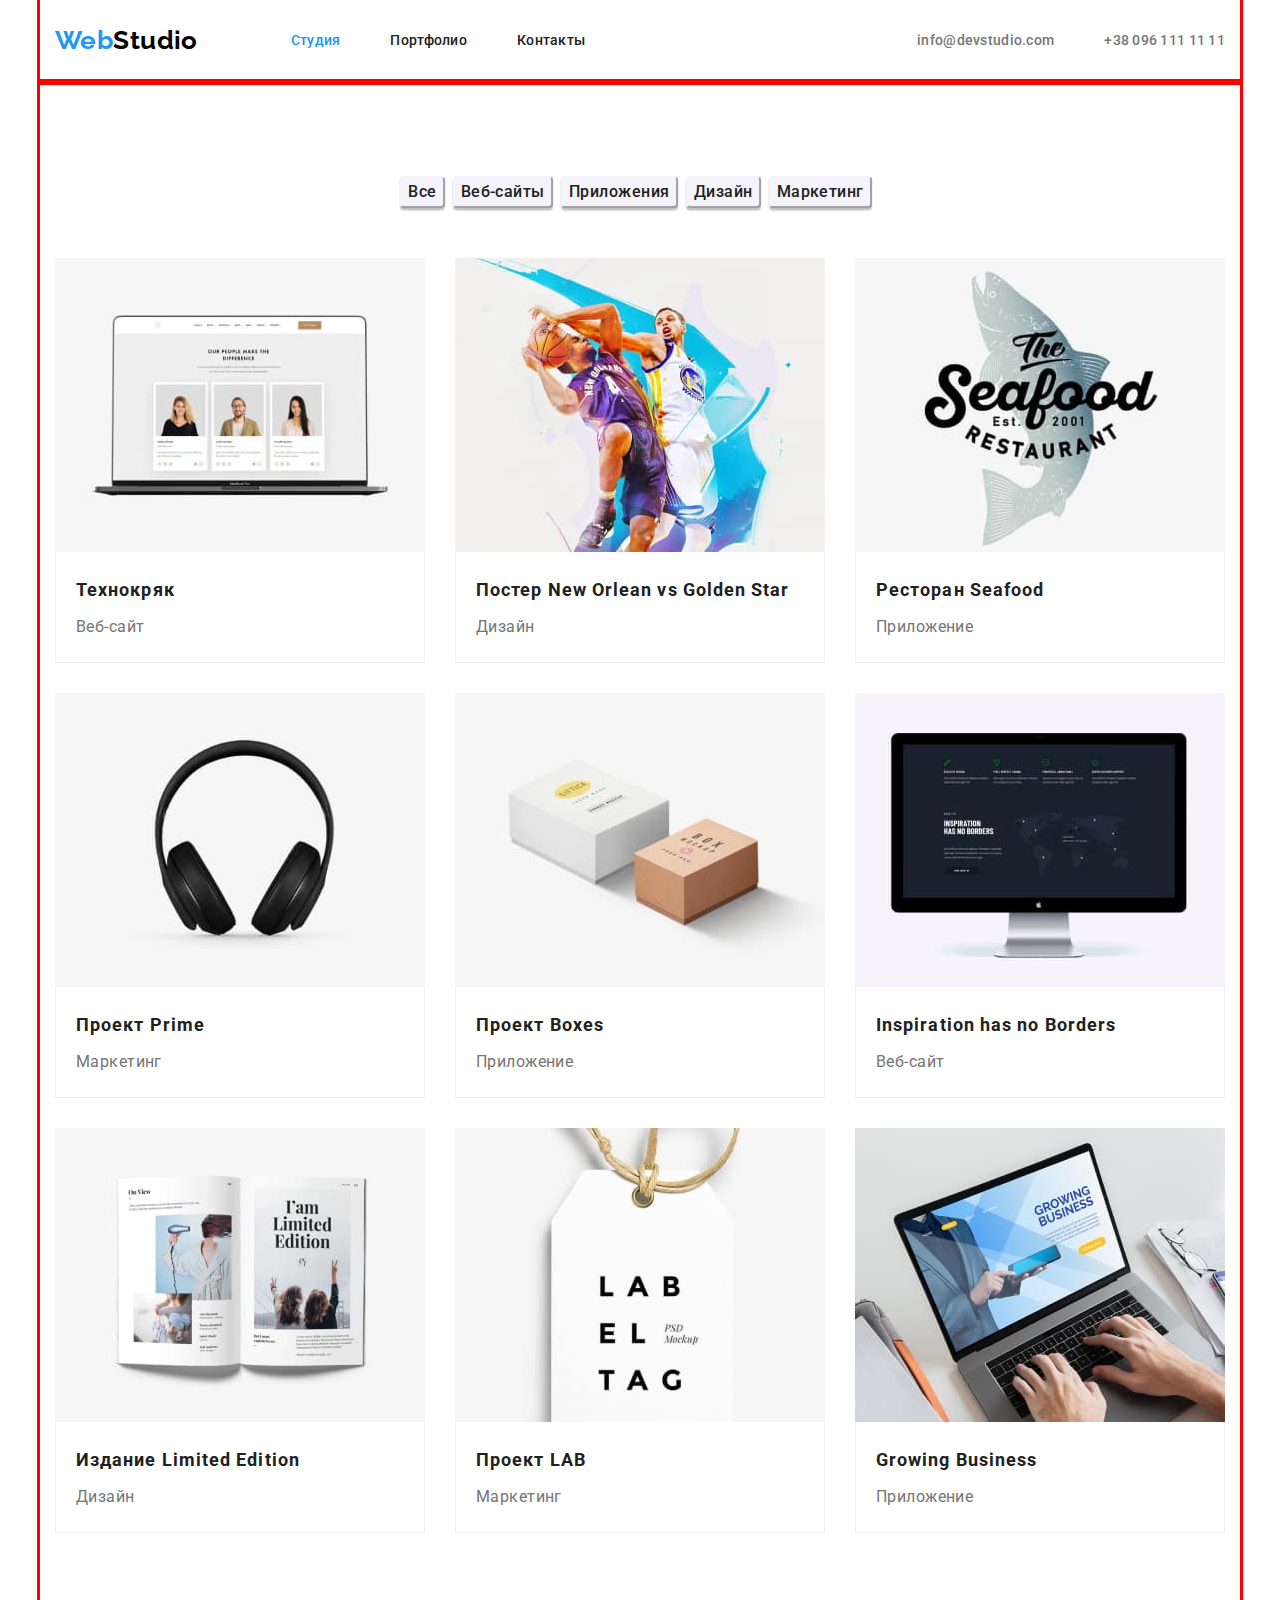
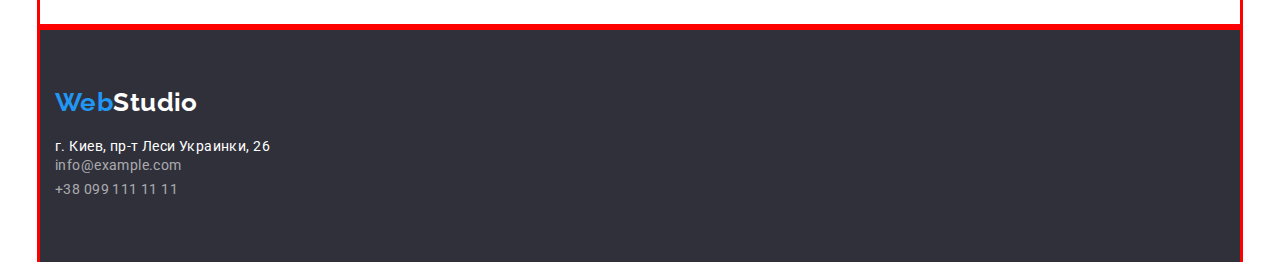
==== commit 25050d53: "add top line" ====
--- a/portfolio.html
+++ b/portfolio.html
@@ -77,8 +77,10 @@
                 width="370"
                 height="294"
               />
-              <h2 class="works-title">Технокряк</h2>
-              <p class="works-type">Веб-сайт</p>
+              <div class="work-item-info">
+                <h2 class="works-title">Технокряк</h2>
+                <p class="works-type">Веб-сайт</p>
+              </div>
             </li>
             <li class="work-item">
               <img
@@ -87,10 +89,12 @@
                 width="370"
                 height="294"
               />
-              <h2 class="works-title">
-                Постер <span lang="en">New Orlean vs Golden Star</span>
-              </h2>
-              <p class="works-type">Дизайн</p>
+              <div class="work-item-info">
+                <h2 class="works-title">
+                  Постер <span lang="en">New Orlean vs Golden Star</span>
+                </h2>
+                <p class="works-type">Дизайн</p>
+              </div>
             </li>
             <li class="work-item">
               <img
@@ -99,10 +103,12 @@
                 width="370"
                 height="294"
               />
-              <h2 class="works-title">
-                Ресторан <span lang="en">Seafood</span>
-              </h2>
-              <p class="works-type">Приложение</p>
+              <div class="work-item-info">
+                <h2 class="works-title">
+                  Ресторан <span lang="en">Seafood</span>
+                </h2>
+                <p class="works-type">Приложение</p>
+              </div>
             </li>
             <li class="work-item">
               <img
@@ -111,8 +117,10 @@
                 width="370"
                 height="294"
               />
-              <h2 class="works-title">Проект <span lang="en">Prime</span></h2>
-              <p class="works-type">Маркетинг</p>
+              <div class="work-item-info">
+                <h2 class="works-title">Проект <span lang="en">Prime</span></h2>
+                <p class="works-type">Маркетинг</p>
+              </div>
             </li>
             <li class="work-item">
               <img
@@ -121,8 +129,10 @@
                 width="370"
                 height="294"
               />
-              <h2 class="works-title">Проект <span lang="en">Boxes</span></h2>
-              <p class="works-type">Приложение</p>
+              <div class="work-item-info">
+                <h2 class="works-title">Проект <span lang="en">Boxes</span></h2>
+                <p class="works-type">Приложение</p>
+              </div>
             </li>
             <li class="work-item">
               <img
@@ -131,8 +141,12 @@
                 width="370"
                 height="294"
               />
-              <h2 class="works-title" lang="en">Inspiration has no Borders</h2>
-              <p class="works-type">Веб-сайт</p>
+              <div class="work-item-info">
+                <h2 class="works-title" lang="en">
+                  Inspiration has no Borders
+                </h2>
+                <p class="works-type">Веб-сайт</p>
+              </div>
             </li>
             <li class="work-item">
               <img
@@ -141,10 +155,12 @@
                 width="370"
                 height="294"
               />
-              <h2 class="works-title">
-                Издание <span lang="en">Limited Edition</span>
-              </h2>
-              <p class="works-type">Дизайн</p>
+              <div class="work-item-info">
+                <h2 class="works-title">
+                  Издание <span lang="en">Limited Edition</span>
+                </h2>
+                <p class="works-type">Дизайн</p>
+              </div>
             </li>
             <li class="work-item">
               <img
@@ -153,8 +169,10 @@
                 width="370"
                 height="294"
               />
-              <h2 class="works-title">Проект LAB</h2>
-              <p class="works-type">Маркетинг</p>
+              <div class="work-item-info">
+                <h2 class="works-title">Проект LAB</h2>
+                <p class="works-type">Маркетинг</p>
+              </div>
             </li>
             <li class="work-item">
               <img
@@ -163,8 +181,10 @@
                 width="370"
                 height="294"
               />
-              <h2 class="works-title" lang="en">Growing Business</h2>
-              <p class="works-type">Приложение</p>
+              <div class="work-item-info">
+                <h2 class="works-title" lang="en">Growing Business</h2>
+                <p class="works-type">Приложение</p>
+              </div>
             </li>
           </ul>
         </div>
--- a/styles/styles.css
+++ b/styles/styles.css
@@ -60,7 +60,7 @@
   padding: 0 15px;
   margin-right: auto;
   margin-left: auto;
-  /* outline: solid red; */
+  outline: solid red;
 }
 
 /* Header */
@@ -330,11 +330,12 @@
 .work-examples {
   display: flex;
   flex-wrap: wrap;
+  margin: -15px;
 }
 
 .work-item {
   width: 370;
-  margin-right: 30px;
+  margin: 15px;
 }
 
 .work-item:nth-child(3n) {
@@ -389,3 +390,15 @@
   font-size: 16px;
   line-height: 1.88;
 }
+
+.work-item-info {
+  padding: 20px;
+
+  border-right: 1px solid #eeeeee;
+  border-bottom: 1px solid #eeeeee;
+  border-left: 1px solid #eeeeee;
+}
+
+.works-title {
+  margin-bottom: 4px;
+}
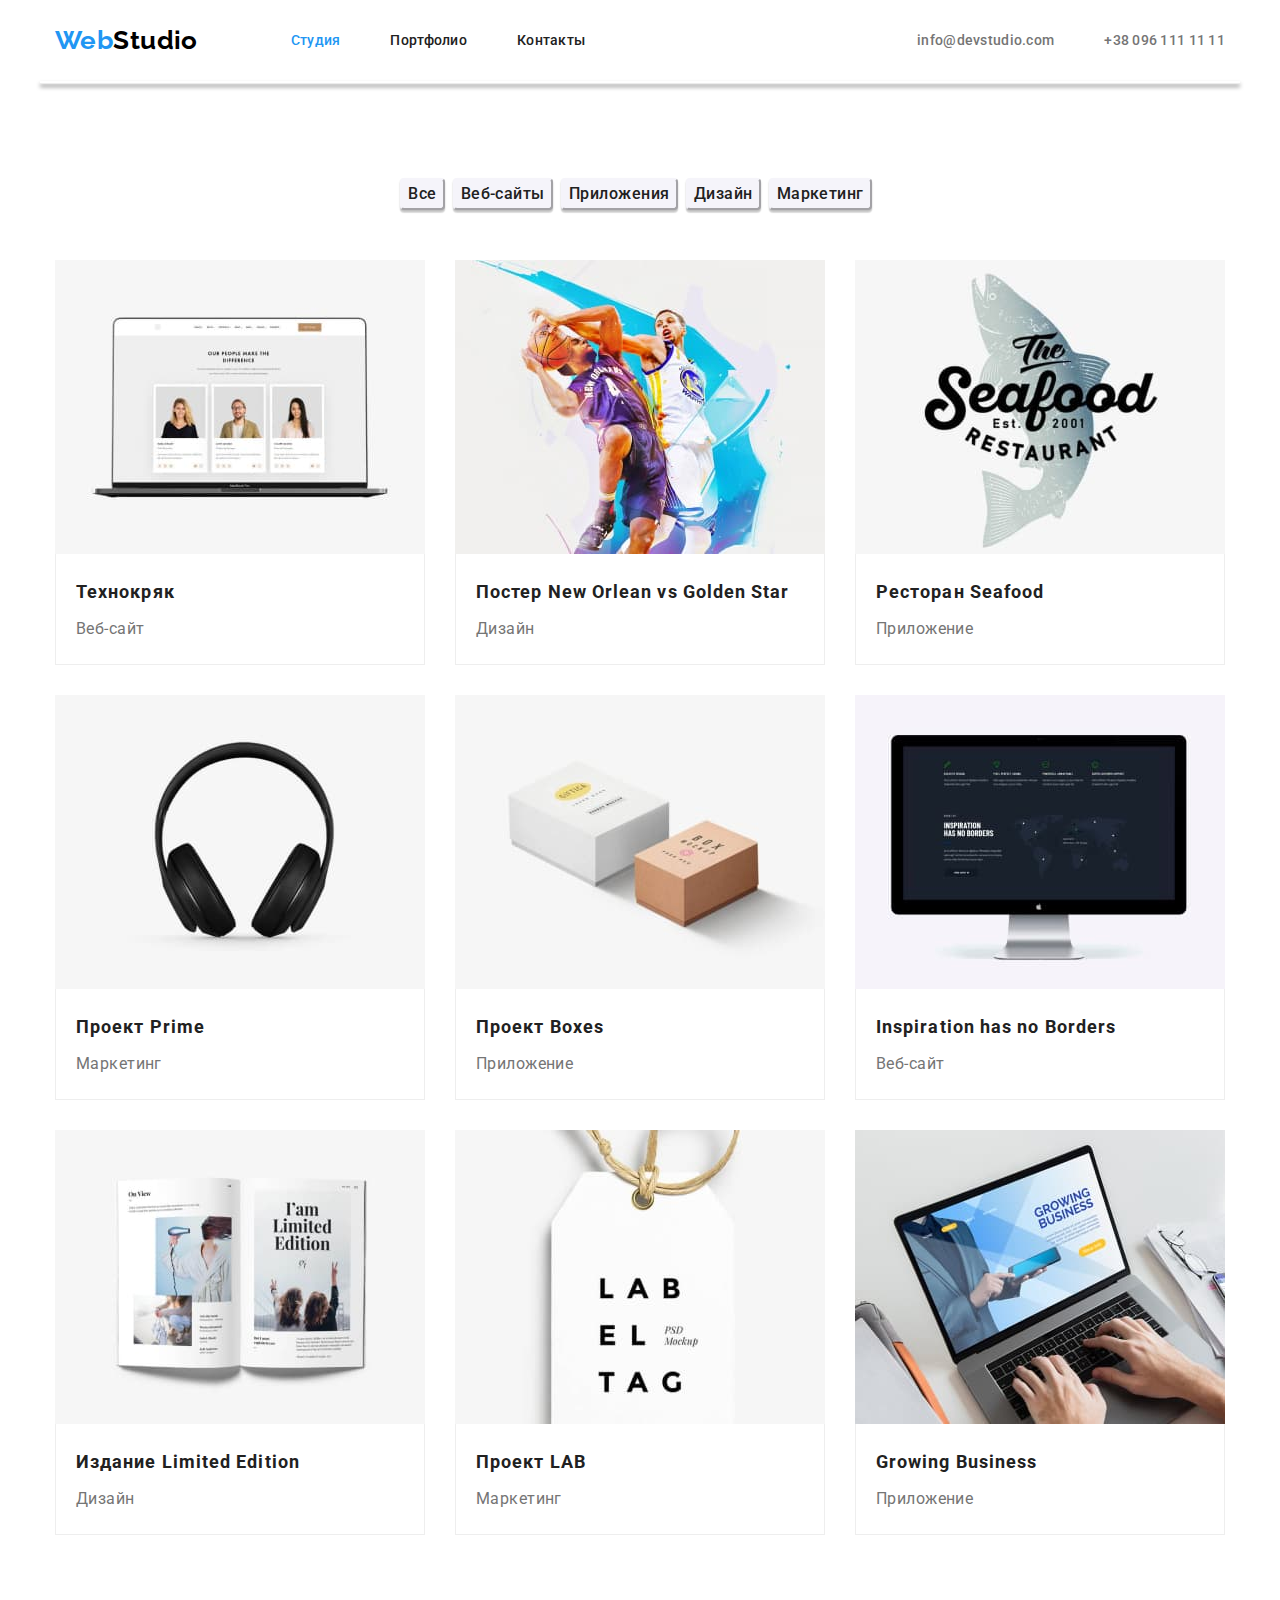
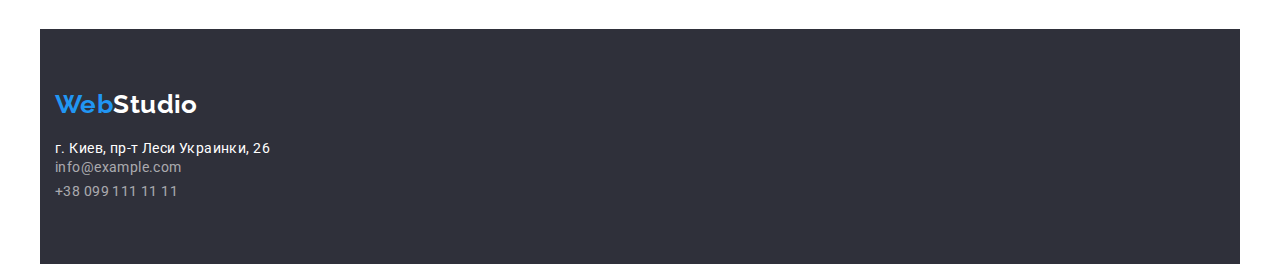
==== commit 353ab3e3: "add line shadow" ====
--- a/portfolio.html
+++ b/portfolio.html
@@ -53,6 +53,7 @@
           </li>
         </ul>
       </div>
+      <div class="line"></div>
     </header>
     <!-- Main -->
     <main>
--- a/styles/styles.css
+++ b/styles/styles.css
@@ -60,14 +60,20 @@
   padding: 0 15px;
   margin-right: auto;
   margin-left: auto;
-  outline: solid red;
+  /* outline: solid red; */
 }
 
 /* Header */
 .header-container {
   display: flex;
   align-items: center;
+}
+.line {
+  margin: 0 auto;
+  width: 1200px;
+  height: 3px;
   border-bottom: 1px solid #ececec;
+  box-shadow: 0px 3px 4px rgba(0, 0, 0, 0.4);
 }
 
 /* .header-container.portfolio {
@@ -147,7 +153,12 @@
 
 .hero-section {
 }
-
+.container.benefits,
+.container.team,
+.container.portfolio {
+  padding-top: 94px;
+  padding-bottom: 94px;
+}
 .container.hero {
   padding-top: 200px;
   padding-bottom: 200px;
@@ -206,8 +217,6 @@
 .benefits-list {
   display: flex;
   flex-wrap: wrap;
-  padding-top: 94px;
-  padding-bottom: 91px;
 }
 
 .benefits-item {
@@ -249,9 +258,10 @@
   margin-right: 30px;
 }
 
-.container.team {
-  background-color: var(--secondary-theme);
-}
+.container.services {
+  padding-bottom: 94px;
+}
+
 /* Team */
 
 .team-list {
@@ -279,6 +289,12 @@
   text-align: center;
   color: var(--secondary-txt-color);
 }
+
+.section-team {
+}
+.container.team {
+  background-color: var(--secondary-theme);
+}
 .job-title {
   margin-bottom: 10px;
 
@@ -315,11 +331,6 @@
 }
 
 /* Portfolio */
-
-.container.portfolio {
-  padding-top: 94px;
-  padding-bottom: 94px;
-}
 
 .works-menu {
   display: flex;
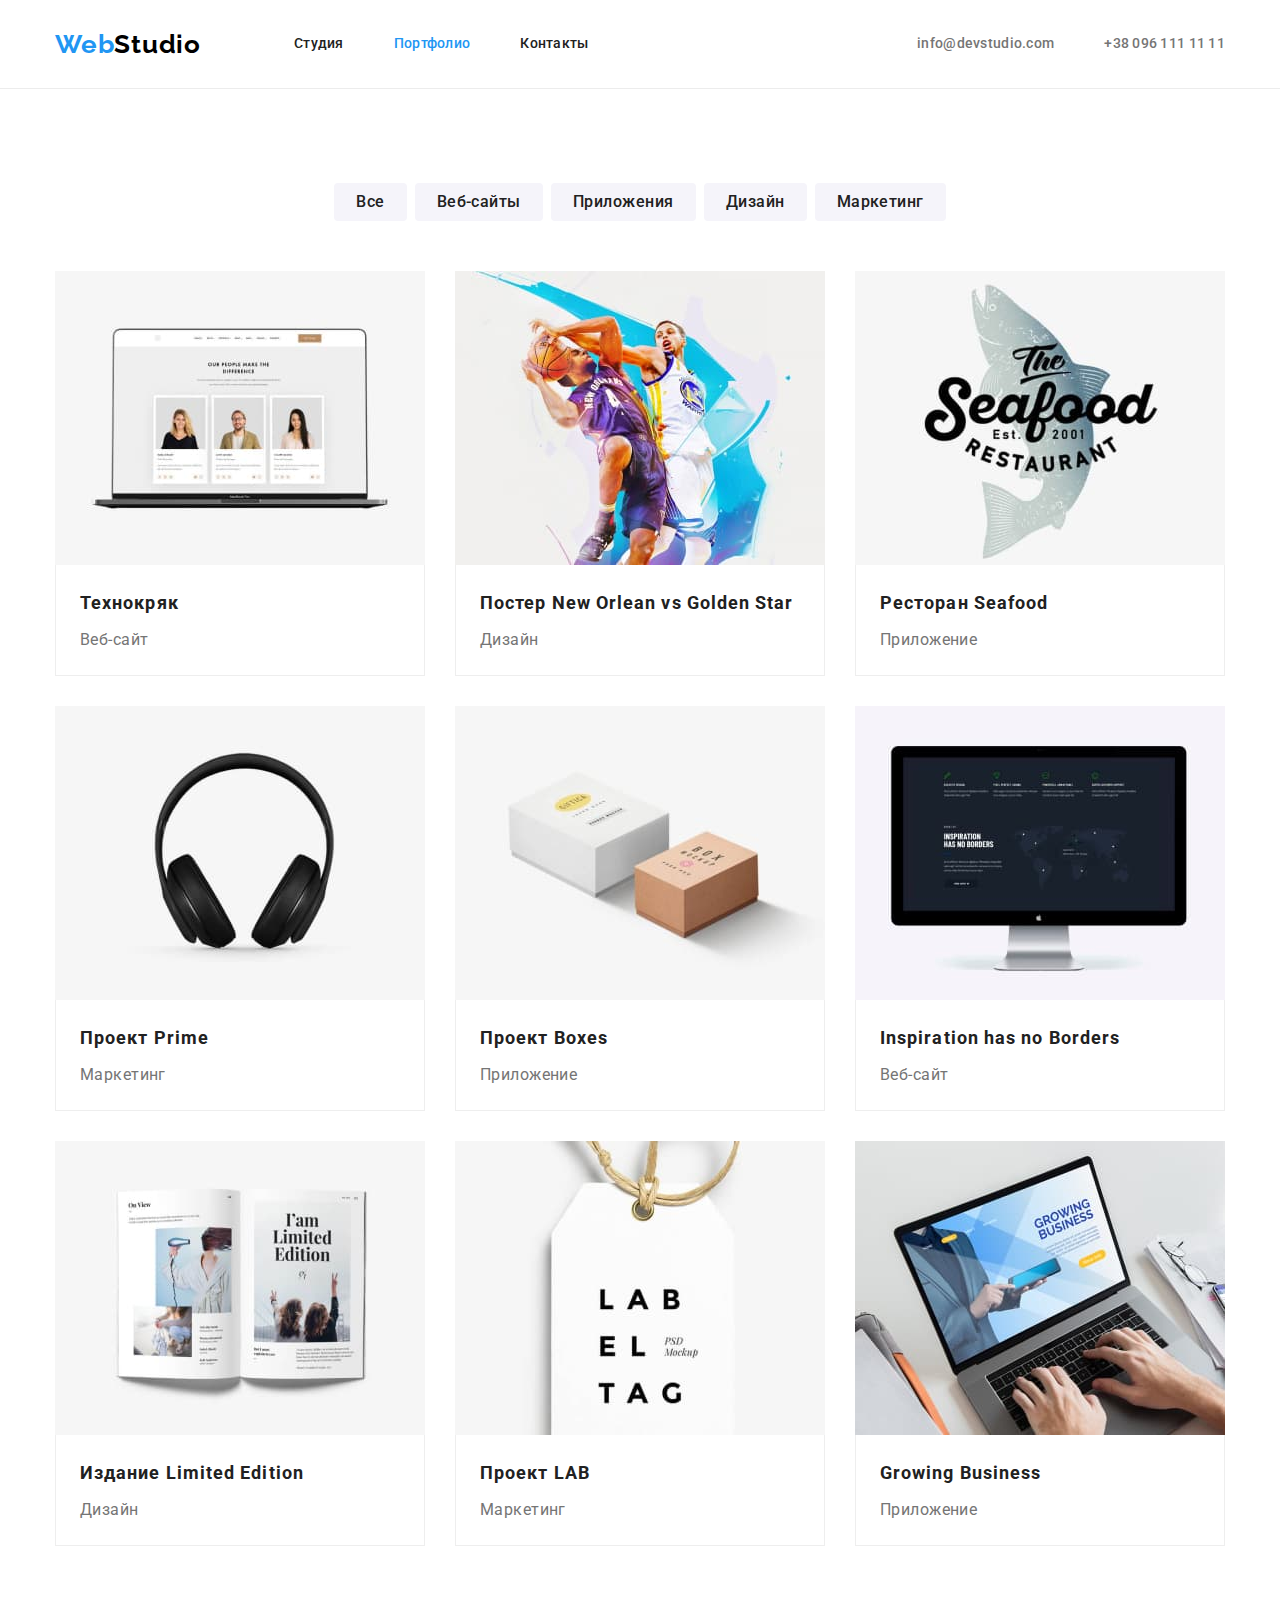
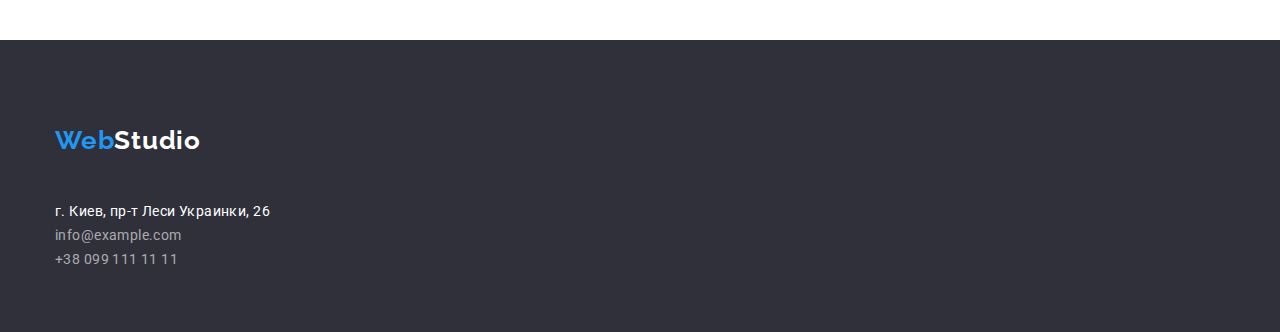
==== commit 489302d3: "fixed CSS" ====
--- a/portfolio.html
+++ b/portfolio.html
@@ -29,10 +29,10 @@
           >
           <ul class="nav-link-container">
             <li class="link-item">
-              <a class="nav-link current" href="./index.html">Студия</a>
+              <a class="nav-link" href="./index.html">Студия</a>
             </li>
             <li class="link-item">
-              <a class="nav-link" href="./portfolio.html">Портфолио</a>
+              <a class="nav-link current" href="./portfolio.html">Портфолио</a>
             </li>
             <li class="link-item">
               <a class="nav-link" href="#Contacts">Контакты</a>
@@ -60,7 +60,7 @@
       <!-- Works -->
       <section>
         <div class="container portfolio">
-          <h1 hidden>Works</h1>
+          <h1 class="visually-hidden">Примеры работ</h1>
           <!-- Works menu-->
           <ul class="works-menu">
             <li><button type="button" class="works-btn">Все</button></li>
--- a/styles/styles.css
+++ b/styles/styles.css
@@ -19,6 +19,19 @@
 }
 a {
   text-decoration: none;
+}
+
+.visually-hidden {
+  position: absolute;
+  width: 1px;
+  height: 1px;
+  margin: -1px;
+  border: 0;
+  padding: 0;
+  white-space: nowrap;
+  clip-path: inset(100%);
+  clip: rect(0 0 0 0);
+  overflow: hidden;
 }
 
 /* .link,
@@ -35,6 +48,7 @@
   color: var(--main-txt-color);
   background-color: var(--main-theme);
   font-size: 14px;
+  line-height: 1.71;
   letter-spacing: 0.03em;
 }
 h1,
@@ -42,7 +56,7 @@
 h3,
 h4,
 p {
-  margin: 0px;
+  margin: 0;
 }
 
 img {
@@ -64,29 +78,24 @@
 }
 
 /* Header */
+header {
+  border-bottom: 1px solid #ececec;
+}
+
 .header-container {
   display: flex;
   align-items: center;
 }
-.line {
-  margin: 0 auto;
-  width: 1200px;
-  height: 3px;
-  border-bottom: 1px solid #ececec;
-  box-shadow: 0px 3px 4px rgba(0, 0, 0, 0.4);
-}
-
-/* .header-container.portfolio {
-  border-bottom: 1px solid #ececec;
-  box-shadow: (0px 4px 4px rgba(0, 0, 0, 0.25));
-} */
 
 .logo {
+  padding-top: 25px;
+  padding-bottom: 24px;
+
   font-family: var(--logo-font);
   font-weight: 700;
   font-size: 26px;
-  line-height: 31px;
-  letter-spacing: 1.19;
+  line-height: 1.19;
+  letter-spacing: 0.03em;
   color: #000000;
   margin-right: 93px;
   display: block;
@@ -98,6 +107,8 @@
 
 /* Navigation */
 .nav-link {
+  padding: 32px 0px;
+
   font-weight: 500;
   line-height: 1.14;
   letter-spacing: 0.02em;
@@ -128,6 +139,8 @@
 
 /* Contacts */
 .contact-header {
+  padding: 32px 0px;
+
   font-weight: 500;
   line-height: 1.14;
   letter-spacing: 0.02em;
@@ -152,18 +165,18 @@
 /* Hero */
 
 .hero-section {
-}
-.container.benefits,
-.container.team,
-.container.portfolio {
+  padding-top: 200px;
+  padding-bottom: 200px;
+  text-align: center;
+  background-color: var(--accent-theme);
+}
+
+section {
   padding-top: 94px;
   padding-bottom: 94px;
 }
+
 .container.hero {
-  padding-top: 200px;
-  padding-bottom: 200px;
-  text-align: center;
-  background-color: var(--accent-theme);
 }
 
 .hero-title {
@@ -236,6 +249,7 @@
   text-transform: uppercase;
   color: var(--secondary-txt-color);
 }
+
 /* Services */
 
 .section-title {
@@ -244,7 +258,7 @@
 
   font-weight: 700;
   font-size: 36px;
-  line-height: 1.82;
+  line-height: 1.17;
   color: var(--secondary-txt-color);
   letter-spacing: 0.03em;
 }
@@ -270,6 +284,7 @@
 }
 
 .team-item {
+  background: #ffffff;
   box-shadow: 0px 1px 3px rgba(0, 0, 0, 0.12), 0px 1px 1px rgba(0, 0, 0, 0.14),
     0px 2px 1px rgba(0, 0, 0, 0.2);
   border-radius: 0px 0px 4px 4px;
@@ -285,18 +300,20 @@
 
   font-weight: 500;
   font-size: 16px;
-  line-height: 1.19px;
+  line-height: 1.19;
   text-align: center;
   color: var(--secondary-txt-color);
 }
 
 .section-team {
-}
+  background-color: var(--secondary-theme);
+}
+
 .container.team {
-  background-color: var(--secondary-theme);
-}
+}
+
 .job-title {
-  margin-bottom: 10px;
+  margin-bottom: 30px;
 
   font-size: 16px;
   line-height: 1.19;
@@ -304,7 +321,7 @@
 }
 
 /* Footer */
-.footer-container {
+footer {
   padding-top: 60px;
   padding-bottom: 60px;
 
@@ -319,6 +336,8 @@
   color: var(--tertiary-txt-color);
 }
 .contact-footer {
+  margin-top: 9px;
+
   font-style: normal;
   line-height: 1.71;
   color: rgba(255, 255, 255, 0.6);
@@ -326,8 +345,15 @@
 
 .address-footer {
   font-style: normal;
-  line-height: 1.71px;
-  color: var(--tertiary-txt-color);
+  line-height: 1.71;
+  color: var(--tertiary-txt-color);
+}
+
+.address-footer:hover,
+.address-footer:focus,
+.contact-footer:hover,
+.contact-footer:focus {
+  color: var(--accent-color);
 }
 
 /* Portfolio */
@@ -345,28 +371,28 @@
 }
 
 .work-item {
-  width: 370;
+  width: 370px;
   margin: 15px;
 }
 
 .work-item:nth-child(3n) {
   margin-right: 0px;
 }
+.works-menu li:not(:last-child) {
+  margin-right: 8px;
+}
 
 .works-btn {
-  margin-right: 8px;
-
-  font-family: "Roboto";
-  font-style: normal;
+  padding: 6px 22px;
+
   font-weight: 500;
   font-size: 16px;
   line-height: 1.62;
   text-align: center;
   letter-spacing: 0.03em;
+  border: 0px;
   color: var(--secondary-txt-color);
   background: var(--secondary-theme);
-  box-shadow: 0px 3px 1px rgba(0, 0, 0, 0.1), 0px 1px 2px rgba(0, 0, 0, 0.08),
-    0px 2px 2px rgba(0, 0, 0, 0.12);
   border-radius: 4px;
   border-color: var(--secondary-theme);
   cursor: pointer;
@@ -374,19 +400,10 @@
 
 .works-btn:hover,
 .works-btn:focus {
-  font-family: "Roboto";
-  font-style: normal;
-  font-weight: 500;
-  font-size: 16px;
-  line-height: 1.62;
-  text-align: center;
-  letter-spacing: 0.03em;
   color: var(--tertiary-txt-color);
   background: var(--accent-color);
   box-shadow: 0px 3px 1px rgba(0, 0, 0, 0.1), 0px 1px 2px rgba(0, 0, 0, 0.08),
     0px 2px 2px rgba(0, 0, 0, 0.12);
-  border-radius: 4px;
-  cursor: pointer;
 }
 
 .works-title {
@@ -403,7 +420,7 @@
 }
 
 .work-item-info {
-  padding: 20px;
+  padding: 20px 24px;
 
   border-right: 1px solid #eeeeee;
   border-bottom: 1px solid #eeeeee;
